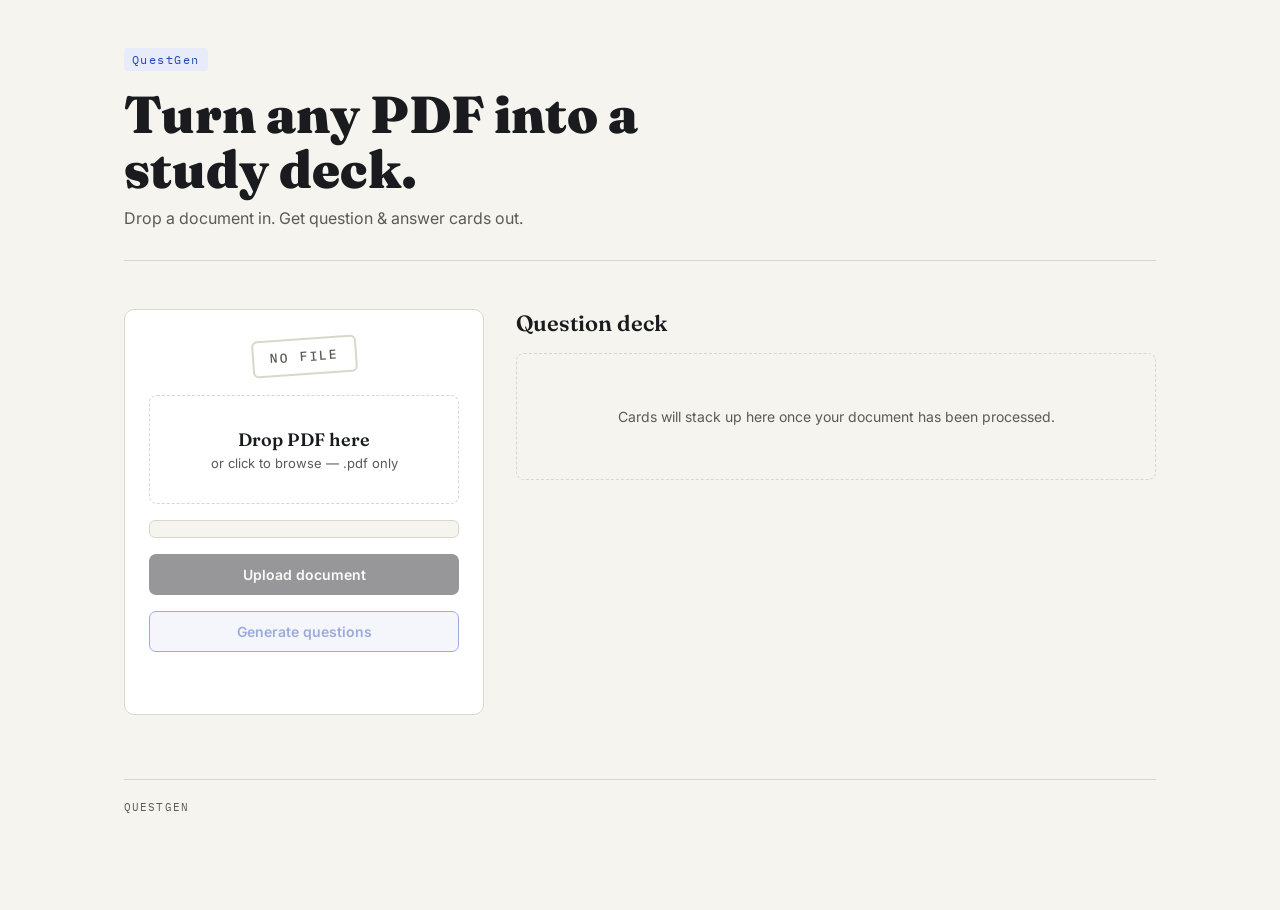
==== templates/index.html @ cdc4994a "frintend added" ====
<!doctype html>
<html lang="en">
  <head>
    <meta charset="UTF-8" />
    <meta name="viewport" content="width=device-width, initial-scale=1.0" />
    <title>QuestGen — PDF → Q&A</title>
    <link rel="preconnect" href="https://fonts.googleapis.com" />
    <link rel="preconnect" href="https://fonts.gstatic.com" crossorigin />
    <link
      href="https://fonts.googleapis.com/css2?family=Fraunces:wght@600;900&family=Inter:wght@400;500;600&family=IBM+Plex+Mono:wght@400;500&display=swap"
      rel="stylesheet"
    />
    <link rel="stylesheet" href="/static/css/style.css" />
  </head>
  <body>
    <div class="page">
      <header class="masthead">
        <span class="masthead-mark">QuestGen</span>
        <h1>Turn any PDF into a study deck.</h1>
        <p class="masthead-sub">
          Drop a document in. Get question &amp; answer cards out.
        </p>
      </header>

      <main class="workspace">
        <!-- LEFT: intake -->
        <section class="intake" aria-label="Upload document">
          <div class="stamp-slot">
            <div class="stamp" id="stamp" data-state="idle">
              <span id="stampText">NO FILE</span>
            </div>
          </div>

          <div
            class="dropzone"
            id="dropzone"
            tabindex="0"
            role="button"
            aria-label="Choose or drop a PDF file"
          >
            <input type="file" id="fileInput" accept="application/pdf" hidden />
            <p class="dz-title">Drop PDF here</p>
            <p class="dz-sub">or click to browse — .pdf only</p>
          </div>

          <div class="file-line" id="fileLine" hidden>
            <span class="file-name" id="fileName"></span>
            <span class="file-size" id="fileSize"></span>
          </div>

          <button class="btn btn-primary" id="uploadBtn" disabled>
            Upload document
          </button>
          <button class="btn btn-secondary" id="analyzeBtn" disabled>
            Generate questions
          </button>

          <p class="status-line" id="statusLine" aria-live="polite"></p>
        </section>

        <!-- RIGHT: results -->
        <section class="results" aria-label="Generated questions and answers">
          <div class="results-head">
            <h2>Question deck</h2>
            <a class="download-link" id="downloadLink" href="#" hidden download
              >Download CSV ↓</a
            >
          </div>

          <div class="deck" id="deck">
            <div class="empty-state" id="emptyState">
              <p>
                Cards will stack up here once your document has been processed.
              </p>
            </div>
          </div>
        </section>
      </main>

      <footer class="footer">
        <span>QuestGen</span>
      </footer>
    </div>

    <script src="/static/js/script.js"></script>
  </body>
</html>
---- static/css/style.css ----
:root {
  --paper: #f6f4ee;
  --paper-raised: #ffffff;
  --ink: #1a1b1f;
  --ink-soft: #5b5a54;
  --line: #dad6c9;
  --stamp: #2447b3;
  --stamp-soft: #e8ecfa;
  --alert: #b3341f;
  --alert-soft: #f7e6e2;

  --font-display: "Fraunces", serif;
  --font-body: "Inter", sans-serif;
  --font-mono: "IBM Plex Mono", monospace;
}

* {
  box-sizing: border-box;
}

html,
body {
  margin: 0;
  padding: 0;
  background: var(--paper);
  color: var(--ink);
  font-family: var(--font-body);
}

@media (prefers-reduced-motion: reduce) {
  * {
    animation-duration: 0.01ms !important;
    transition-duration: 0.01ms !important;
  }
}

.page {
  max-width: 1080px;
  margin: 0 auto;
  padding: 48px 24px 96px;
}

/* ---------- masthead ---------- */

.masthead {
  margin-bottom: 48px;
  border-bottom: 1px solid var(--line);
  padding-bottom: 32px;
}

.masthead-mark {
  display: inline-block;
  font-family: var(--font-mono);
  font-size: 12px;
  letter-spacing: 0.12em;
  color: var(--stamp);
  background: var(--stamp-soft);
  padding: 4px 8px;
  border-radius: 3px;
  margin-bottom: 16px;
}

.masthead h1 {
  font-family: var(--font-display);
  font-weight: 900;
  font-size: clamp(32px, 5vw, 52px);
  line-height: 1.05;
  margin: 0 0 12px;
  max-width: 14ch;
}

.masthead-sub {
  font-size: 16px;
  color: var(--ink-soft);
  margin: 0;
}

/* ---------- workspace grid ---------- */

.workspace {
  display: grid;
  grid-template-columns: 360px 1fr;
  gap: 32px;
  align-items: start;
}

@media (max-width: 780px) {
  .workspace {
    grid-template-columns: 1fr;
  }
}

/* ---------- intake panel ---------- */

.intake {
  background: var(--paper-raised);
  border: 1px solid var(--line);
  border-radius: 10px;
  padding: 28px 24px;
  display: flex;
  flex-direction: column;
  gap: 16px;
  position: relative;
}

.stamp-slot {
  display: flex;
  justify-content: center;
  padding-bottom: 4px;
}

.stamp {
  font-family: var(--font-mono);
  font-weight: 500;
  font-size: 13px;
  letter-spacing: 0.14em;
  color: var(--ink-soft);
  border: 2px solid var(--line);
  border-radius: 6px;
  padding: 8px 16px;
  transform: rotate(-4deg);
  transition:
    color 0.2s ease,
    border-color 0.2s ease,
    transform 0.2s ease;
  user-select: none;
}

.stamp[data-state="received"] {
  color: var(--stamp);
  border-color: var(--stamp);
  transform: rotate(-4deg) scale(1.03);
}

.stamp[data-state="processing"] {
  color: var(--stamp);
  border-color: var(--stamp);
  border-style: dashed;
  animation: stamp-pulse 1.1s ease-in-out infinite;
}

.stamp[data-state="ready"] {
  color: #1e7a3c;
  border-color: #1e7a3c;
  transform: rotate(-4deg) scale(1.05);
}

.stamp[data-state="error"] {
  color: var(--alert);
  border-color: var(--alert);
}

@keyframes stamp-pulse {
  0%,
  100% {
    opacity: 1;
  }
  50% {
    opacity: 0.45;
  }
}

.dropzone {
  border: 1.5px dashed var(--line);
  border-radius: 8px;
  padding: 32px 16px;
  text-align: center;
  cursor: pointer;
  transition:
    border-color 0.15s ease,
    background 0.15s ease;
}

.dropzone:hover,
.dropzone:focus-visible {
  border-color: var(--stamp);
  background: var(--stamp-soft);
  outline: none;
}

.dropzone.dragover {
  border-color: var(--stamp);
  background: var(--stamp-soft);
}

.dz-title {
  font-family: var(--font-display);
  font-weight: 600;
  font-size: 18px;
  margin: 0 0 4px;
}

.dz-sub {
  font-size: 13px;
  color: var(--ink-soft);
  margin: 0;
}

.file-line {
  display: flex;
  justify-content: space-between;
  align-items: baseline;
  font-family: var(--font-mono);
  font-size: 12.5px;
  background: var(--paper);
  border: 1px solid var(--line);
  border-radius: 6px;
  padding: 8px 10px;
  gap: 8px;
}

.file-name {
  overflow: hidden;
  text-overflow: ellipsis;
  white-space: nowrap;
}

.file-size {
  color: var(--ink-soft);
  flex-shrink: 0;
}

/* ---------- buttons ---------- */

.btn {
  font-family: var(--font-body);
  font-weight: 600;
  font-size: 14px;
  border-radius: 7px;
  padding: 11px 16px;
  border: 1px solid transparent;
  cursor: pointer;
  transition:
    opacity 0.15s ease,
    background 0.15s ease;
}

.btn:disabled {
  cursor: not-allowed;
  opacity: 0.45;
}

.btn-primary {
  background: var(--ink);
  color: var(--paper);
}

.btn-primary:not(:disabled):hover {
  opacity: 0.85;
}

.btn-secondary {
  background: var(--stamp-soft);
  color: var(--stamp);
  border-color: var(--stamp);
}

.btn-secondary:not(:disabled):hover {
  background: #dce3f8;
}

.status-line {
  min-height: 18px;
  font-family: var(--font-mono);
  font-size: 12.5px;
  color: var(--ink-soft);
  margin: 0;
}

.status-line.is-error {
  color: var(--alert);
}

/* ---------- results ---------- */

.results {
  min-height: 320px;
}

.results-head {
  display: flex;
  align-items: baseline;
  justify-content: space-between;
  margin-bottom: 16px;
}

.results-head h2 {
  font-family: var(--font-display);
  font-weight: 600;
  font-size: 22px;
  margin: 0;
}

.download-link {
  font-family: var(--font-mono);
  font-size: 12.5px;
  color: var(--stamp);
  text-decoration: none;
  border-bottom: 1px solid var(--stamp);
  padding-bottom: 1px;
}

.download-link:hover {
  opacity: 0.75;
}

.deck {
  display: flex;
  flex-direction: column;
  gap: 12px;
}

.empty-state {
  border: 1px dashed var(--line);
  border-radius: 8px;
  padding: 40px 20px;
  text-align: center;
  color: var(--ink-soft);
  font-size: 14px;
}

.qa-card {
  background: var(--paper-raised);
  border: 1px solid var(--line);
  border-left: 3px solid var(--stamp);
  border-radius: 8px;
  padding: 16px 18px;
  animation: card-in 0.25s ease both;
}

@keyframes card-in {
  from {
    opacity: 0;
    transform: translateY(6px);
  }
  to {
    opacity: 1;
    transform: translateY(0);
  }
}

.qa-index {
  font-family: var(--font-mono);
  font-size: 11px;
  color: var(--ink-soft);
  letter-spacing: 0.08em;
  margin-bottom: 6px;
}

.qa-question {
  font-family: var(--font-display);
  font-weight: 600;
  font-size: 16.5px;
  margin: 0 0 8px;
  line-height: 1.35;
}

.qa-answer {
  font-size: 14px;
  color: var(--ink-soft);
  line-height: 1.5;
}

.qa-answer p {
  margin: 0 0 8px;
}

.qa-answer p:last-child {
  margin-bottom: 0;
}

.qa-answer ul {
  margin: 0 0 8px;
  padding-left: 18px;
}

.qa-answer ul:last-child {
  margin-bottom: 0;
}

.qa-answer li {
  margin-bottom: 4px;
}

.qa-answer strong {
  color: var(--ink);
  font-weight: 600;
}

/* ---------- footer ---------- */

.footer {
  margin-top: 64px;
  padding-top: 20px;
  border-top: 1px solid var(--line);
  font-family: var(--font-mono);
  font-size: 11px;
  letter-spacing: 0.1em;
  color: var(--ink-soft);
  text-transform: uppercase;
}
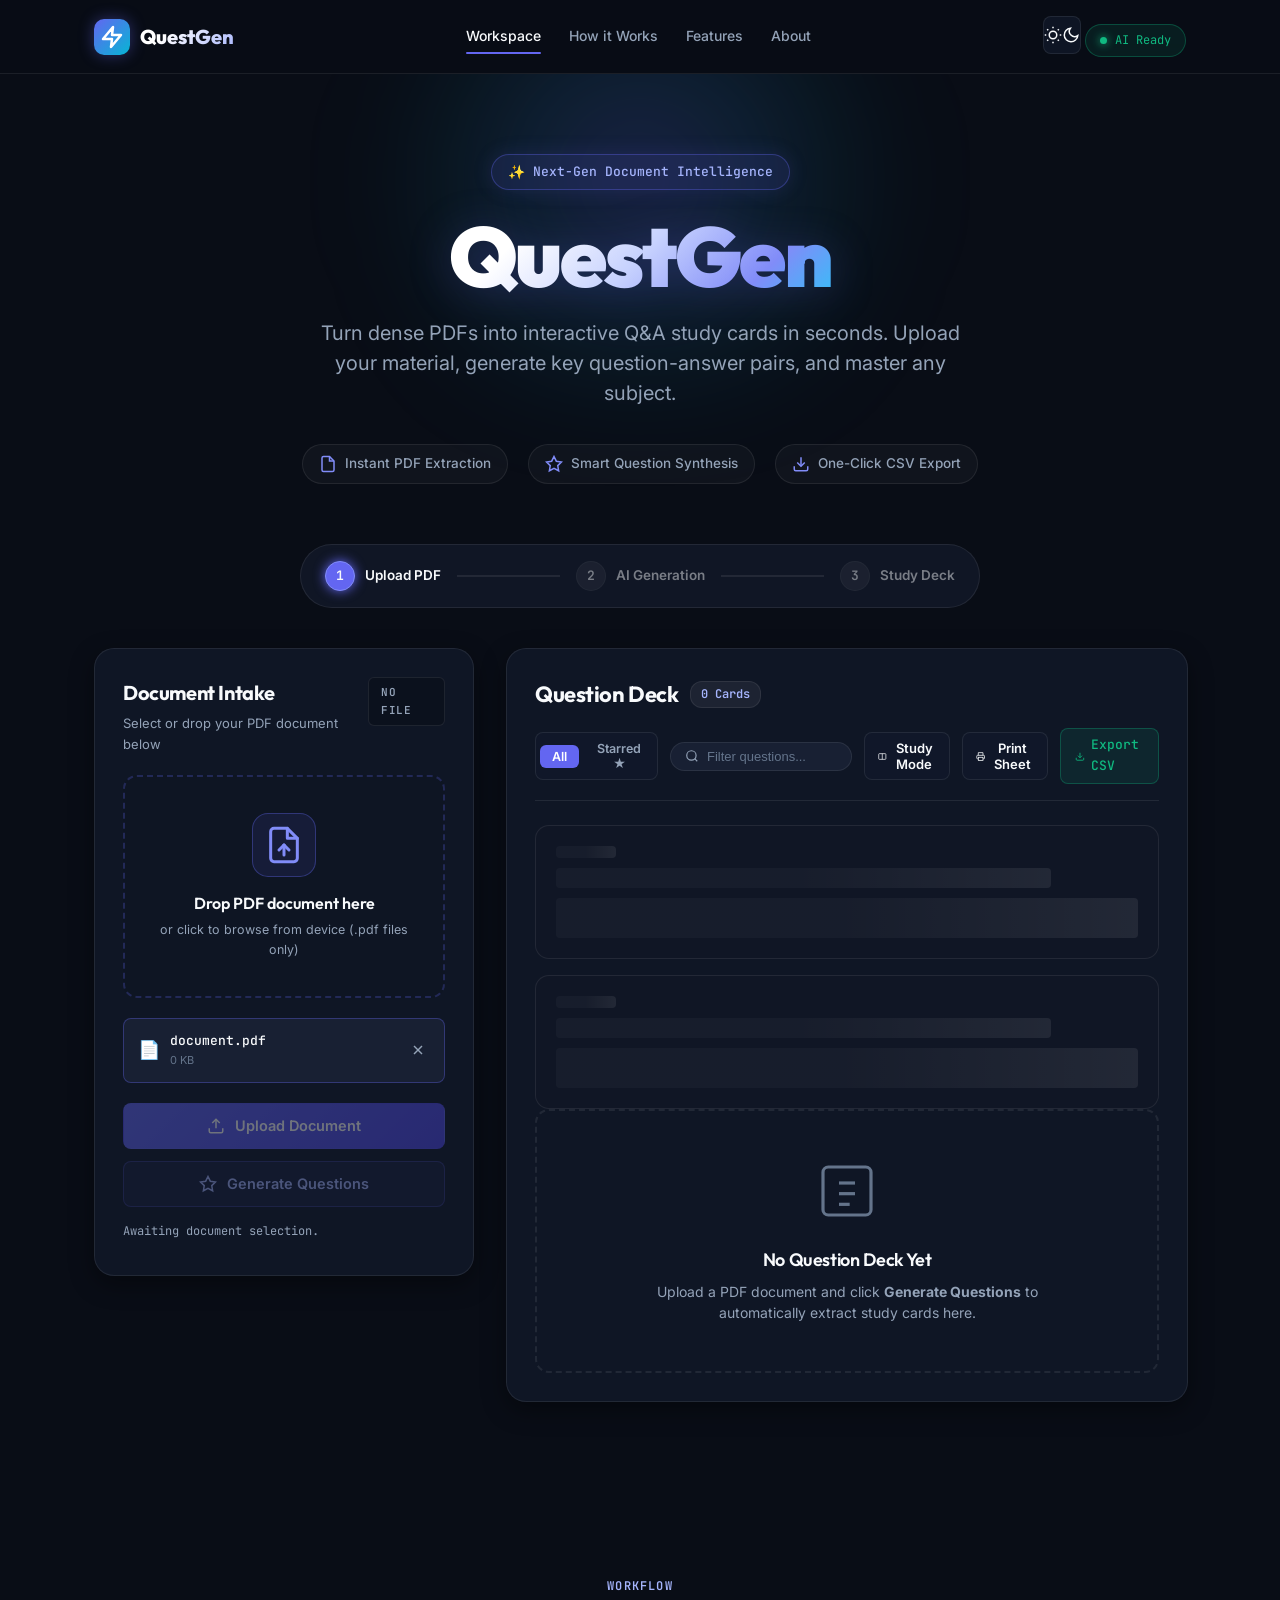
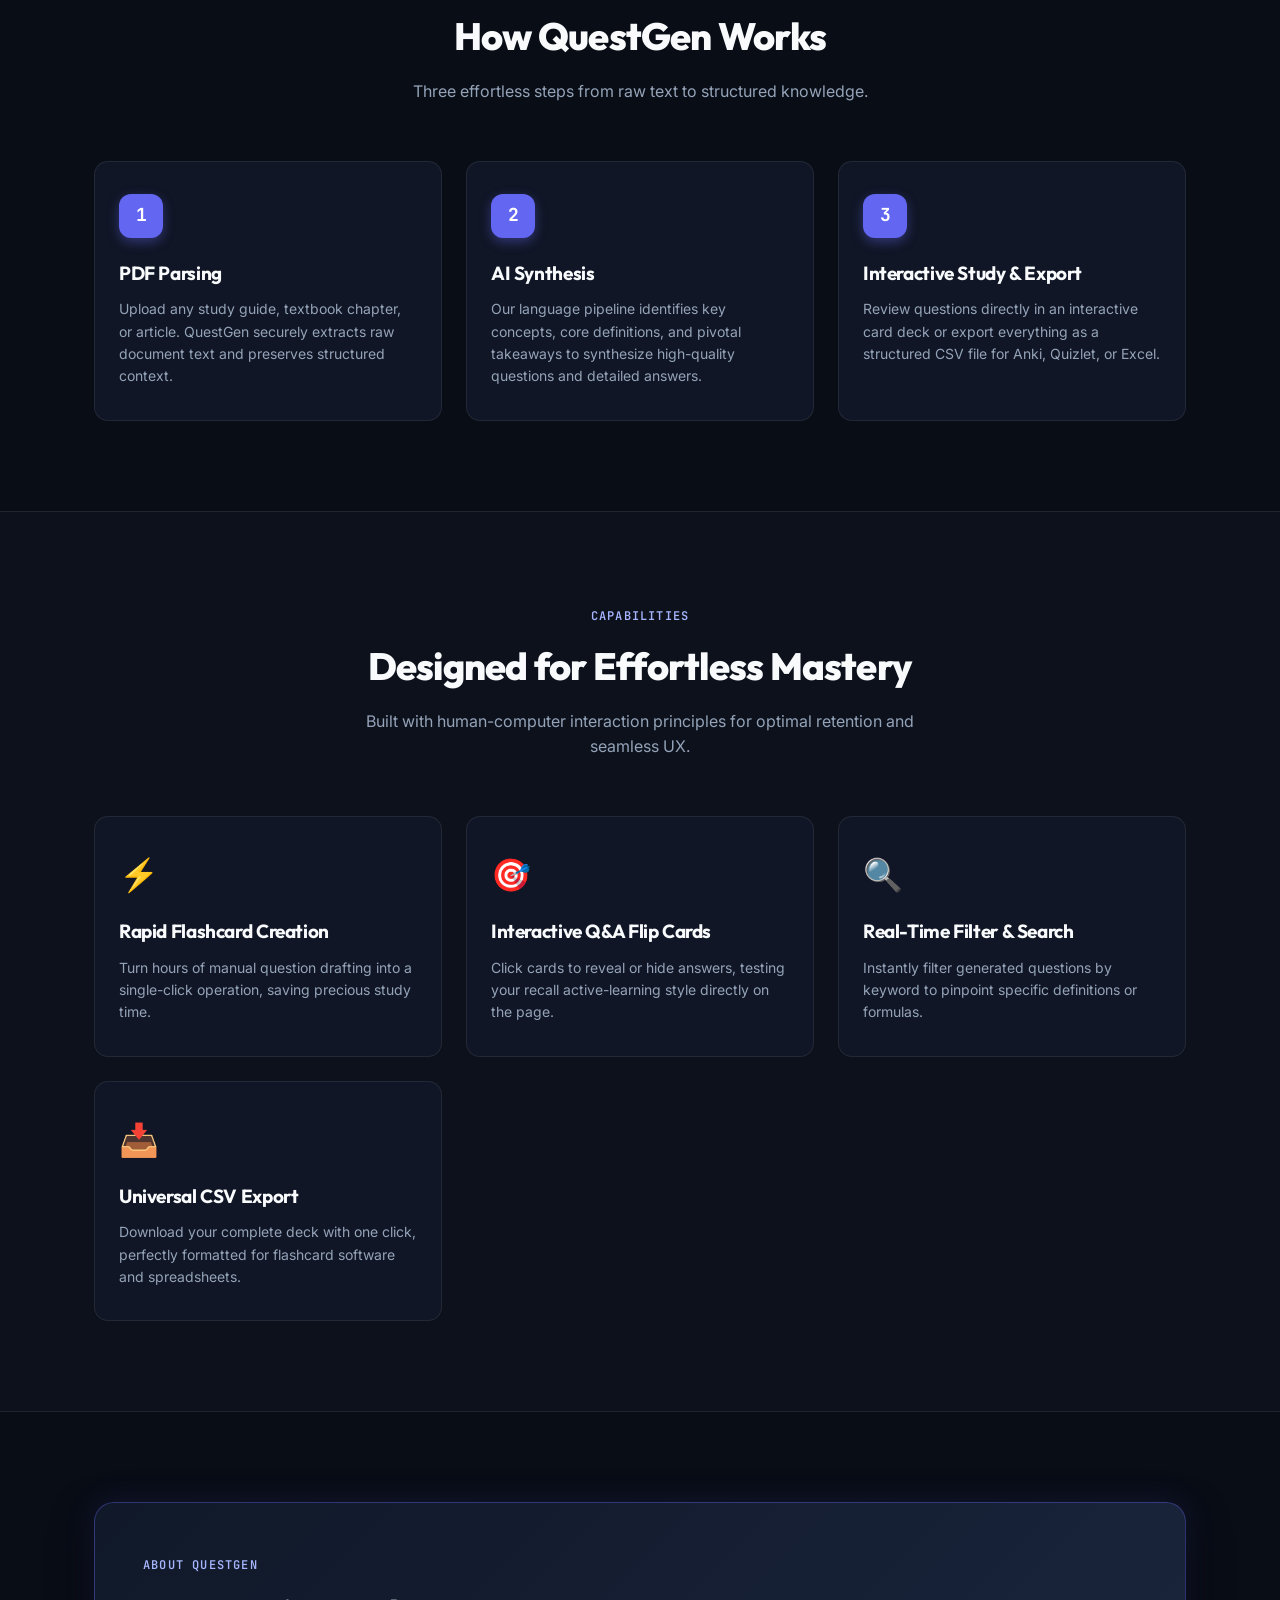
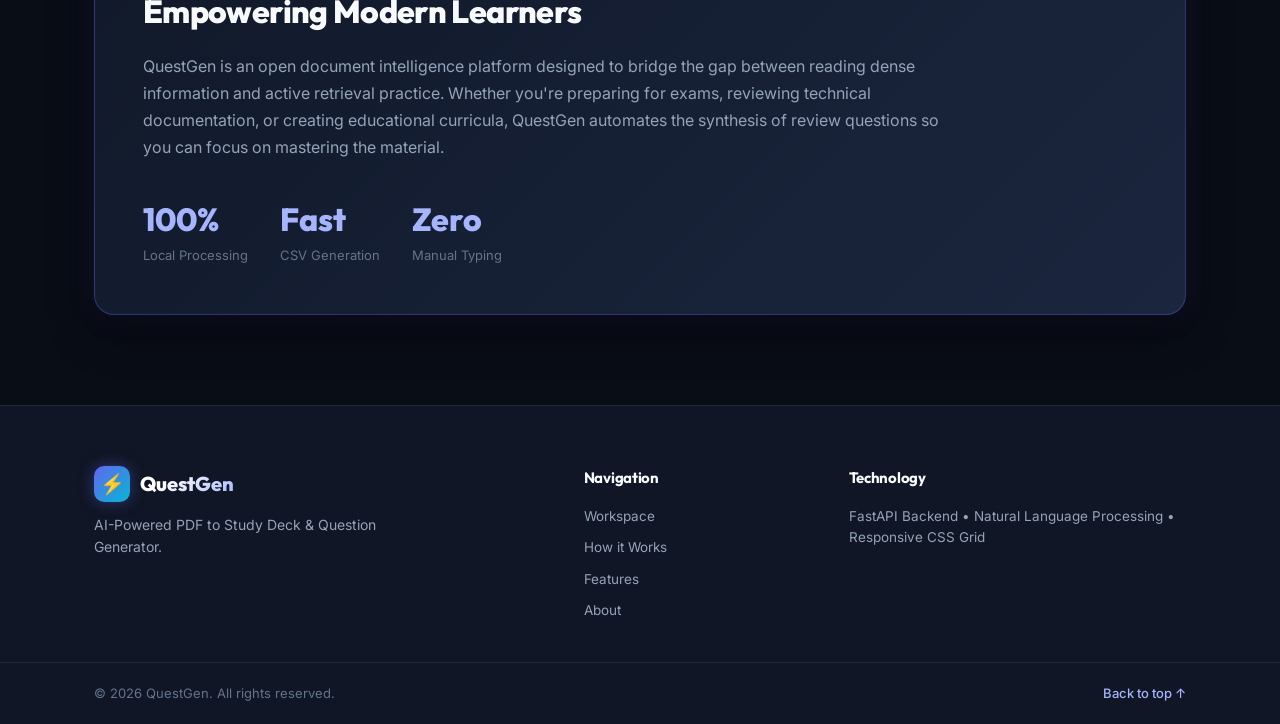
==== commit 8334ea5b: "frontend upated" ====
--- a/templates/index.html
+++ b/templates/index.html
@@ -3,85 +3,377 @@
   <head>
     <meta charset="UTF-8" />
     <meta name="viewport" content="width=device-width, initial-scale=1.0" />
-    <title>QuestGen — PDF → Q&A</title>
+    <title>QuestGen — AI-Powered PDF to Q&A Study Deck</title>
+    <meta name="description" content="Turn any PDF into an interactive Q&A study deck instantly with QuestGen." />
+    <!-- Fonts -->
     <link rel="preconnect" href="https://fonts.googleapis.com" />
     <link rel="preconnect" href="https://fonts.gstatic.com" crossorigin />
     <link
-      href="https://fonts.googleapis.com/css2?family=Fraunces:wght@600;900&family=Inter:wght@400;500;600&family=IBM+Plex+Mono:wght@400;500&display=swap"
+      href="https://fonts.googleapis.com/css2?family=Outfit:wght@400;500;600;700;800;900&family=Inter:wght@300;400;500;600;700&family=JetBrains+Mono:wght@400;500;600&display=swap"
       rel="stylesheet"
     />
     <link rel="stylesheet" href="/static/css/style.css" />
   </head>
   <body>
-    <div class="page">
-      <header class="masthead">
-        <span class="masthead-mark">QuestGen</span>
-        <h1>Turn any PDF into a study deck.</h1>
-        <p class="masthead-sub">
-          Drop a document in. Get question &amp; answer cards out.
-        </p>
+    <div class="app-wrapper">
+      <!-- Navbar -->
+      <header class="navbar">
+        <div class="nav-container">
+          <a href="#" class="nav-brand">
+            <span class="brand-icon">
+              <svg width="24" height="24" viewBox="0 0 24 24" fill="none" stroke="currentColor" stroke-width="2.5" stroke-linecap="round" stroke-linejoin="round">
+                <polygon points="13 2 3 14 12 14 11 22 21 10 12 10 13 2"></polygon>
+              </svg>
+            </span>
+            <span class="brand-name-small">QuestGen</span>
+          </a>
+          <nav class="nav-links">
+            <a href="#workspace" class="nav-link active">Workspace</a>
+            <a href="#how-it-works" class="nav-link">How it Works</a>
+            <a href="#features" class="nav-link">Features</a>
+            <a href="#about" class="nav-link">About</a>
+          </nav>
+          <div class="nav-actions">
+            <button class="theme-toggle-btn" id="themeToggleBtn" aria-label="Toggle theme" title="Toggle Light/Dark Theme">
+              <svg class="theme-icon sun-icon" width="18" height="18" viewBox="0 0 24 24" fill="none" stroke="currentColor" stroke-width="2">
+                <circle cx="12" cy="12" r="5"></circle>
+                <line x1="12" y1="1" x2="12" y2="3"></line>
+                <line x1="12" y1="21" x2="12" y2="23"></line>
+                <line x1="4.22" y1="4.22" x2="5.64" y2="5.64"></line>
+                <line x1="18.36" y1="18.36" x2="19.78" y2="19.78"></line>
+                <line x1="1" y1="12" x2="3" y2="12"></line>
+                <line x1="21" y1="12" x2="23" y2="12"></line>
+                <line x1="4.22" y1="19.78" x2="5.64" y2="18.36"></line>
+                <line x1="18.36" y1="5.64" x2="19.78" y2="4.22"></line>
+              </svg>
+              <svg class="theme-icon moon-icon" width="18" height="18" viewBox="0 0 24 24" fill="none" stroke="currentColor" stroke-width="2" hidden>
+                <path d="M21 12.79A9 9 0 1 1 11.21 3 7 7 0 0 0 21 12.79z"></path>
+              </svg>
+            </button>
+            <span class="status-badge-live">
+              <span class="live-dot"></span>
+              AI Ready
+            </span>
+          </div>
+        </div>
       </header>
 
-      <main class="workspace">
-        <!-- LEFT: intake -->
-        <section class="intake" aria-label="Upload document">
-          <div class="stamp-slot">
-            <div class="stamp" id="stamp" data-state="idle">
-              <span id="stampText">NO FILE</span>
-            </div>
-          </div>
-
-          <div
-            class="dropzone"
-            id="dropzone"
-            tabindex="0"
-            role="button"
-            aria-label="Choose or drop a PDF file"
-          >
-            <input type="file" id="fileInput" accept="application/pdf" hidden />
-            <p class="dz-title">Drop PDF here</p>
-            <p class="dz-sub">or click to browse — .pdf only</p>
-          </div>
-
-          <div class="file-line" id="fileLine" hidden>
-            <span class="file-name" id="fileName"></span>
-            <span class="file-size" id="fileSize"></span>
-          </div>
-
-          <button class="btn btn-primary" id="uploadBtn" disabled>
-            Upload document
-          </button>
-          <button class="btn btn-secondary" id="analyzeBtn" disabled>
-            Generate questions
-          </button>
-
-          <p class="status-line" id="statusLine" aria-live="polite"></p>
-        </section>
-
-        <!-- RIGHT: results -->
-        <section class="results" aria-label="Generated questions and answers">
-          <div class="results-head">
-            <h2>Question deck</h2>
-            <a class="download-link" id="downloadLink" href="#" hidden download
-              >Download CSV ↓</a
-            >
-          </div>
-
-          <div class="deck" id="deck">
-            <div class="empty-state" id="emptyState">
+      <!-- Hero Section -->
+      <section class="hero-section">
+        <div class="hero-ambient-glow"></div>
+        <div class="hero-container">
+          <div class="hero-badge">
+            <span class="sparkle-icon">✨</span>
+            <span>Next-Gen Document Intelligence</span>
+          </div>
+          
+          <h1 class="hero-title">QuestGen</h1>
+          
+          <p class="hero-subtitle">
+            Turn dense PDFs into interactive Q&amp;A study cards in seconds. 
+            Upload your material, generate key question-answer pairs, and master any subject.
+          </p>
+
+          <div class="hero-highlights">
+            <div class="highlight-item">
+              <svg width="18" height="18" viewBox="0 0 24 24" fill="none" stroke="currentColor" stroke-width="2"><path d="M14 2H6a2 2 0 0 0-2 2v16a2 2 0 0 0 2 2h12a2 2 0 0 0 2-2V8z"></path><polyline points="14 2 14 8 20 8"></polyline></svg>
+              <span>Instant PDF Extraction</span>
+            </div>
+            <div class="highlight-item">
+              <svg width="18" height="18" viewBox="0 0 24 24" fill="none" stroke="currentColor" stroke-width="2"><polygon points="12 2 15.09 8.26 22 9.27 17 14.14 18.18 21.02 12 17.77 5.82 21.02 7 14.14 2 9.27 8.91 8.26 12 2"></polygon></svg>
+              <span>Smart Question Synthesis</span>
+            </div>
+            <div class="highlight-item">
+              <svg width="18" height="18" viewBox="0 0 24 24" fill="none" stroke="currentColor" stroke-width="2"><path d="M21 15v4a2 2 0 0 1-2 2H5a2 2 0 0 1-2-2v-4"></path><polyline points="7 10 12 15 17 10"></polyline><line x1="12" y1="15" x2="12" y2="3"></line></svg>
+              <span>One-Click CSV Export</span>
+            </div>
+          </div>
+        </div>
+      </section>
+
+      <!-- Main Workspace -->
+      <main class="workspace-section" id="workspace">
+        <div class="section-container">
+          
+          <!-- Stepper Guide -->
+          <div class="stepper-bar">
+            <div class="step-item active" id="step1Indicator">
+              <div class="step-number">1</div>
+              <div class="step-label">Upload PDF</div>
+            </div>
+            <div class="step-connector" id="connector1"></div>
+            <div class="step-item" id="step2Indicator">
+              <div class="step-number">2</div>
+              <div class="step-label">AI Generation</div>
+            </div>
+            <div class="step-connector" id="connector2"></div>
+            <div class="step-item" id="step3Indicator">
+              <div class="step-number">3</div>
+              <div class="step-label">Study Deck</div>
+            </div>
+          </div>
+
+          <!-- Workspace Grid -->
+          <div class="workspace-grid">
+            <!-- Left Panel: Intake -->
+            <section class="panel intake-panel" aria-label="Upload document">
+              <div class="panel-header">
+                <div class="panel-title-group">
+                  <h3>Document Intake</h3>
+                  <p class="panel-subtitle">Select or drop your PDF document below</p>
+                </div>
+                <div class="stamp-slot">
+                  <div class="stamp" id="stamp" data-state="idle">
+                    <span id="stampText">NO FILE</span>
+                  </div>
+                </div>
+              </div>
+
+              <div
+                class="dropzone"
+                id="dropzone"
+                tabindex="0"
+                role="button"
+                aria-label="Choose or drop a PDF file"
+              >
+                <input type="file" id="fileInput" accept="application/pdf" hidden />
+                <div class="dz-icon-wrapper">
+                  <svg width="40" height="40" viewBox="0 0 24 24" fill="none" stroke="currentColor" stroke-width="1.8" stroke-linecap="round" stroke-linejoin="round">
+                    <path d="M14 2H6a2 2 0 0 0-2 2v16a2 2 0 0 0 2 2h12a2 2 0 0 0 2-2V8z"></path>
+                    <polyline points="14 2 14 8 20 8"></polyline>
+                    <line x1="12" y1="18" x2="12" y2="12"></line>
+                    <line x1="9" y1="15" x2="12" y2="12"></line>
+                    <line x1="15" y1="15" x2="12" y2="12"></line>
+                  </svg>
+                </div>
+                <p class="dz-title">Drop PDF document here</p>
+                <p class="dz-sub">or click to browse from device (.pdf files only)</p>
+              </div>
+
+              <div class="file-line" id="fileLine" hidden>
+                <div class="file-info-group">
+                  <span class="file-icon">📄</span>
+                  <div class="file-meta">
+                    <span class="file-name" id="fileName">document.pdf</span>
+                    <span class="file-size" id="fileSize">0 KB</span>
+                  </div>
+                </div>
+                <button class="btn-icon" id="clearFileBtn" title="Remove file">
+                  <svg width="16" height="16" viewBox="0 0 24 24" fill="none" stroke="currentColor" stroke-width="2"><line x1="18" y1="6" x2="6" y2="18"></line><line x1="6" y1="6" x2="18" y2="18"></line></svg>
+                </button>
+              </div>
+
+              <div class="action-buttons">
+                <button class="btn btn-primary" id="uploadBtn" disabled>
+                  <svg width="18" height="18" viewBox="0 0 24 24" fill="none" stroke="currentColor" stroke-width="2"><path d="M21 15v4a2 2 0 0 1-2 2H5a2 2 0 0 1-2-2v-4"></path><polyline points="17 8 12 3 7 8"></polyline><line x1="12" y1="3" x2="12" y2="15"></line></svg>
+                  <span>Upload Document</span>
+                </button>
+                <button class="btn btn-secondary" id="analyzeBtn" disabled>
+                  <svg width="18" height="18" viewBox="0 0 24 24" fill="none" stroke="currentColor" stroke-width="2"><polygon points="12 2 15.09 8.26 22 9.27 17 14.14 18.18 21.02 12 17.77 5.82 21.02 7 14.14 2 9.27 8.91 8.26 12 2"></polygon></svg>
+                  <span>Generate Questions</span>
+                </button>
+              </div>
+
+              <div class="status-container">
+                <p class="status-line" id="statusLine" aria-live="polite">Awaiting document selection.</p>
+              </div>
+            </section>
+
+            <!-- Right Panel: Results Deck -->
+            <section class="panel results-panel" aria-label="Generated questions and answers">
+              <div class="results-head">
+                <div class="results-title-group">
+                  <h2>Question Deck</h2>
+                  <span class="count-badge" id="deckCountBadge">0 Cards</span>
+                </div>
+                <div class="results-actions">
+                  <div class="filter-pills" id="filterPills" hidden>
+                    <button class="pill-btn active" id="filterAllBtn">All</button>
+                    <button class="pill-btn" id="filterStarredBtn">Starred ★</button>
+                  </div>
+                  <div class="search-box" id="searchBox" hidden>
+                    <svg width="14" height="14" viewBox="0 0 24 24" fill="none" stroke="currentColor" stroke-width="2"><circle cx="11" cy="11" r="8"></circle><line x1="21" y1="21" x2="16.65" y2="16.65"></line></svg>
+                    <input type="text" id="searchInput" placeholder="Filter questions..." />
+                  </div>
+                  <button class="btn-deck-action" id="studyModeBtn" hidden title="Interactive 3D Flashcard Mode">
+                    <svg width="15" height="15" viewBox="0 0 24 24" fill="none" stroke="currentColor" stroke-width="2"><rect x="2" y="4" width="20" height="16" rx="2"></rect><path d="M12 4v16"></path></svg>
+                    <span>Study Mode</span>
+                  </button>
+                  <button class="btn-deck-action" id="printBtn" hidden title="Print Q&A Study Sheet">
+                    <svg width="15" height="15" viewBox="0 0 24 24" fill="none" stroke="currentColor" stroke-width="2"><polyline points="6 9 6 2 18 2 18 9"></polyline><path d="M6 18H4a2 2 0 0 1-2-2v-5a2 2 0 0 1 2-2h16a2 2 0 0 1 2 2v5a2 2 0 0 1-2 2h-2"></path><rect x="6" y="14" width="12" height="8"></rect></svg>
+                    <span>Print Sheet</span>
+                  </button>
+                  <button class="btn-text" id="toggleAllBtn" hidden>Expand All</button>
+                  <a class="download-link" id="downloadLink" href="#" hidden download>
+                    <svg width="15" height="15" viewBox="0 0 24 24" fill="none" stroke="currentColor" stroke-width="2"><path d="M21 15v4a2 2 0 0 1-2 2H5a2 2 0 0 1-2-2v-4"></path><polyline points="7 10 12 15 17 10"></polyline><line x1="12" y1="15" x2="12" y2="3"></line></svg>
+                    <span>Export CSV</span>
+                  </a>
+                </div>
+              </div>
+
+              <!-- Shimmer Loading -->
+              <div class="shimmer-loading" id="shimmerLoading" hidden>
+                <div class="shimmer-card">
+                  <div class="shimmer-line line-short"></div>
+                  <div class="shimmer-line line-title"></div>
+                  <div class="shimmer-line line-body"></div>
+                </div>
+                <div class="shimmer-card">
+                  <div class="shimmer-line line-short"></div>
+                  <div class="shimmer-line line-title"></div>
+                  <div class="shimmer-line line-body"></div>
+                </div>
+              </div>
+
+              <div class="deck" id="deck">
+                <div class="empty-state" id="emptyState">
+                  <div class="empty-illustration">
+                    <svg width="64" height="64" viewBox="0 0 24 24" fill="none" stroke="currentColor" stroke-width="1.2">
+                      <rect x="3" y="3" width="18" height="18" rx="2" ry="2"></rect>
+                      <line x1="9" y1="9" x2="15" y2="9"></line>
+                      <line x1="9" y1="13" x2="15" y2="13"></line>
+                      <line x1="9" y1="17" x2="13" y2="17"></line>
+                    </svg>
+                  </div>
+                  <h3>No Question Deck Yet</h3>
+                  <p>
+                    Upload a PDF document and click <strong>Generate Questions</strong> to automatically extract study cards here.
+                  </p>
+                </div>
+              </div>
+            </section>
+          </div>
+        </div>
+      </main>
+
+      <!-- How it Works Section -->
+      <section class="info-section" id="how-it-works">
+        <div class="section-container">
+          <div class="section-header">
+            <span class="section-tag">Workflow</span>
+            <h2>How QuestGen Works</h2>
+            <p>Three effortless steps from raw text to structured knowledge.</p>
+          </div>
+
+          <div class="cards-grid workflow-grid">
+            <div class="info-card">
+              <div class="card-icon">1</div>
+              <h3>PDF Parsing</h3>
+              <p>Upload any study guide, textbook chapter, or article. QuestGen securely extracts raw document text and preserves structured context.</p>
+            </div>
+            <div class="info-card">
+              <div class="card-icon">2</div>
+              <h3>AI Synthesis</h3>
+              <p>Our language pipeline identifies key concepts, core definitions, and pivotal takeaways to synthesize high-quality questions and detailed answers.</p>
+            </div>
+            <div class="info-card">
+              <div class="card-icon">3</div>
+              <h3>Interactive Study & Export</h3>
+              <p>Review questions directly in an interactive card deck or export everything as a structured CSV file for Anki, Quizlet, or Excel.</p>
+            </div>
+          </div>
+        </div>
+      </section>
+
+      <!-- Features Section -->
+      <section class="info-section alt-bg" id="features">
+        <div class="section-container">
+          <div class="section-header">
+            <span class="section-tag">Capabilities</span>
+            <h2>Designed for Effortless Mastery</h2>
+            <p>Built with human-computer interaction principles for optimal retention and seamless UX.</p>
+          </div>
+
+          <div class="cards-grid features-grid">
+            <div class="feature-card">
+              <div class="feature-icon">⚡</div>
+              <h3>Rapid Flashcard Creation</h3>
+              <p>Turn hours of manual question drafting into a single-click operation, saving precious study time.</p>
+            </div>
+            <div class="feature-card">
+              <div class="feature-icon">🎯</div>
+              <h3>Interactive Q&amp;A Flip Cards</h3>
+              <p>Click cards to reveal or hide answers, testing your recall active-learning style directly on the page.</p>
+            </div>
+            <div class="feature-card">
+              <div class="feature-icon">🔍</div>
+              <h3>Real-Time Filter &amp; Search</h3>
+              <p>Instantly filter generated questions by keyword to pinpoint specific definitions or formulas.</p>
+            </div>
+            <div class="feature-card">
+              <div class="feature-icon">📥</div>
+              <h3>Universal CSV Export</h3>
+              <p>Download your complete deck with one click, perfectly formatted for flashcard software and spreadsheets.</p>
+            </div>
+          </div>
+        </div>
+      </section>
+
+      <!-- About Section -->
+      <section class="info-section" id="about">
+        <div class="section-container">
+          <div class="about-card">
+            <div class="about-content">
+              <span class="section-tag">About QuestGen</span>
+              <h2>Empowering Modern Learners</h2>
               <p>
-                Cards will stack up here once your document has been processed.
+                QuestGen is an open document intelligence platform designed to bridge the gap between reading dense information and active retrieval practice. 
+                Whether you're preparing for exams, reviewing technical documentation, or creating educational curricula, QuestGen automates the synthesis of review questions so you can focus on mastering the material.
               </p>
-            </div>
-          </div>
-        </section>
-      </main>
-
-      <footer class="footer">
-        <span>QuestGen</span>
+              <div class="about-stats">
+                <div class="stat-box">
+                  <span class="stat-value">100%</span>
+                  <span class="stat-label">Local Processing</span>
+                </div>
+                <div class="stat-box">
+                  <span class="stat-value">Fast</span>
+                  <span class="stat-label">CSV Generation</span>
+                </div>
+                <div class="stat-box">
+                  <span class="stat-value">Zero</span>
+                  <span class="stat-label">Manual Typing</span>
+                </div>
+              </div>
+            </div>
+          </div>
+        </div>
+      </section>
+
+      <!-- Toast Container -->
+      <div class="toast-container" id="toastContainer"></div>
+
+      <!-- Footer -->
+      <footer class="site-footer">
+        <div class="section-container footer-content">
+          <div class="footer-brand">
+            <a href="#" class="nav-brand">
+              <span class="brand-icon">⚡</span>
+              <span class="brand-name-small">QuestGen</span>
+            </a>
+            <p class="footer-tagline">AI-Powered PDF to Study Deck &amp; Question Generator.</p>
+          </div>
+          <div class="footer-nav">
+            <h4>Navigation</h4>
+            <a href="#workspace">Workspace</a>
+            <a href="#how-it-works">How it Works</a>
+            <a href="#features">Features</a>
+            <a href="#about">About</a>
+          </div>
+          <div class="footer-info">
+            <h4>Technology</h4>
+            <p>FastAPI Backend • Natural Language Processing • Responsive CSS Grid</p>
+          </div>
+        </div>
+        <div class="footer-bottom">
+          <div class="section-container footer-bottom-inner">
+            <span>&copy; 2026 QuestGen. All rights reserved.</span>
+            <a href="#" class="back-to-top">Back to top ↑</a>
+          </div>
+        </div>
       </footer>
     </div>
 
     <script src="/static/js/script.js"></script>
   </body>
 </html>
+
--- a/static/css/style.css
+++ b/static/css/style.css
@@ -1,337 +1,863 @@
 :root {
-  --paper: #f6f4ee;
-  --paper-raised: #ffffff;
-  --ink: #1a1b1f;
-  --ink-soft: #5b5a54;
-  --line: #dad6c9;
-  --stamp: #2447b3;
-  --stamp-soft: #e8ecfa;
-  --alert: #b3341f;
-  --alert-soft: #f7e6e2;
-
-  --font-display: "Fraunces", serif;
+  /* Color Palette - Slate Obsidian & Electric Indigo Accent */
+  --bg-main: #090d16;
+  --bg-surface: #101625;
+  --bg-surface-raised: #182033;
+  --bg-glass: rgba(18, 26, 43, 0.75);
+  --bg-glass-hover: rgba(26, 37, 60, 0.85);
+
+  --border-subtle: rgba(255, 255, 255, 0.08);
+  --border-accent: rgba(99, 102, 241, 0.35);
+  --border-focus: #6366f1;
+
+  --accent-primary: #6366f1;
+  --accent-glow: #818cf8;
+  --accent-light: #a5b4fc;
+  --accent-cyan: #06b6d4;
+  --accent-emerald: #10b981;
+  --accent-rose: #f43f5e;
+  --accent-amber: #f59e0b;
+
+  --text-main: #f8fafc;
+  --text-muted: #94a3b8;
+  --text-dim: #64748b;
+
+  --shadow-sm: 0 2px 8px rgba(0, 0, 0, 0.3);
+  --shadow-md: 0 8px 24px rgba(0, 0, 0, 0.4);
+  --shadow-lg: 0 16px 40px rgba(0, 0, 0, 0.5), 0 0 30px rgba(99, 102, 241, 0.15);
+
+  --font-display: "Outfit", sans-serif;
   --font-body: "Inter", sans-serif;
-  --font-mono: "IBM Plex Mono", monospace;
+  --font-mono: "JetBrains Mono", monospace;
+  --radius-sm: 8px;
+  --radius-md: 14px;
+  --radius-lg: 20px;
+
+  --transition-fast: 0.15s cubic-bezier(0.4, 0, 0.2, 1);
+  --transition-normal: 0.25s cubic-bezier(0.4, 0, 0.2, 1);
+}
+
+/* Light Theme Overrides */
+[data-theme="light"] {
+  --bg-main: #f8fafc;
+  --bg-surface: #ffffff;
+  --bg-surface-raised: #f1f5f9;
+  --bg-glass: rgba(255, 255, 255, 0.85);
+  --bg-glass-hover: rgba(241, 245, 249, 0.95);
+
+  --border-subtle: rgba(0, 0, 0, 0.08);
+  --border-accent: rgba(99, 102, 241, 0.4);
+
+  --text-main: #0f172a;
+  --text-muted: #334155;
+  --text-dim: #64748b;
+
+  --shadow-sm: 0 2px 8px rgba(0, 0, 0, 0.06);
+  --shadow-md: 0 8px 24px rgba(0, 0, 0, 0.1);
+  --shadow-lg: 0 16px 40px rgba(0, 0, 0, 0.12);
 }
 
 * {
   box-sizing: border-box;
-}
-
-html,
-body {
   margin: 0;
   padding: 0;
-  background: var(--paper);
-  color: var(--ink);
+}
+
+html {
+  scroll-behavior: smooth;
+}
+
+body {
+  background: var(--bg-main);
+  color: var(--text-main);
   font-family: var(--font-body);
-}
-
-@media (prefers-reduced-motion: reduce) {
-  * {
-    animation-duration: 0.01ms !important;
-    transition-duration: 0.01ms !important;
-  }
-}
-
-.page {
-  max-width: 1080px;
+  line-height: 1.6;
+  -webkit-font-smoothing: antialiased;
+  overflow-x: hidden;
+}
+
+/* ---------- Typography & Utility ---------- */
+h1, h2, h3, h4 {
+  font-family: var(--font-display);
+  color: var(--text-main);
+  letter-spacing: -0.02em;
+}
+
+a {
+  color: inherit;
+  text-decoration: none;
+}
+
+button {
+  font-family: inherit;
+}
+
+.app-wrapper {
+  min-height: 100vh;
+  display: flex;
+  flex-direction: column;
+}
+
+.section-container {
+  max-width: 1140px;
   margin: 0 auto;
-  padding: 48px 24px 96px;
-}
-
-/* ---------- masthead ---------- */
-
-.masthead {
-  margin-bottom: 48px;
-  border-bottom: 1px solid var(--line);
-  padding-bottom: 32px;
-}
-
-.masthead-mark {
-  display: inline-block;
+  padding: 0 24px;
+  width: 100%;
+}
+
+/* ---------- Header Navbar ---------- */
+.navbar {
+  position: sticky;
+  top: 0;
+  z-index: 100;
+  background: rgba(9, 13, 22, 0.85);
+  backdrop-filter: blur(16px);
+  -webkit-backdrop-filter: blur(16px);
+  border-bottom: 1px solid var(--border-subtle);
+  padding: 16px 0;
+}
+
+.nav-container {
+  max-width: 1140px;
+  margin: 0 auto;
+  padding: 0 24px;
+  display: flex;
+  align-items: center;
+  justify-content: space-between;
+}
+
+.nav-brand {
+  display: flex;
+  align-items: center;
+  gap: 10px;
+  font-family: var(--font-display);
+  font-weight: 800;
+  font-size: 20px;
+  color: var(--text-main);
+}
+
+.brand-icon {
+  width: 36px;
+  height: 36px;
+  background: linear-gradient(135deg, var(--accent-primary), var(--accent-cyan));
+  border-radius: 10px;
+  display: flex;
+  align-items: center;
+  justify-content: center;
+  color: #fff;
+  box-shadow: 0 0 15px rgba(99, 102, 241, 0.4);
+}
+
+.brand-name-small {
+  background: linear-gradient(135deg, #fff 30%, var(--accent-light));
+  -webkit-background-clip: text;
+  background-clip: text;
+  -webkit-text-fill-color: transparent;
+}
+
+.nav-links {
+  display: flex;
+  align-items: center;
+  gap: 28px;
+}
+
+.nav-link {
+  font-size: 14px;
+  font-weight: 500;
+  color: var(--text-muted);
+  transition: color var(--transition-fast);
+  padding: 6px 0;
+  position: relative;
+}
+
+.nav-link:hover,
+.nav-link.active {
+  color: var(--text-main);
+}
+
+.nav-link.active::after {
+  content: "";
+  position: absolute;
+  bottom: 0;
+  left: 0;
+  right: 0;
+  height: 2px;
+  background: var(--accent-primary);
+  border-radius: 2px;
+}
+
+.status-badge-live {
+  display: inline-flex;
+  align-items: center;
+  gap: 8px;
   font-family: var(--font-mono);
   font-size: 12px;
-  letter-spacing: 0.12em;
-  color: var(--stamp);
-  background: var(--stamp-soft);
-  padding: 4px 8px;
-  border-radius: 3px;
-  margin-bottom: 16px;
-}
-
-.masthead h1 {
-  font-family: var(--font-display);
+  padding: 6px 14px;
+  background: rgba(16, 185, 129, 0.1);
+  border: 1px solid rgba(16, 185, 129, 0.3);
+  color: var(--accent-emerald);
+  border-radius: 20px;
+}
+
+.live-dot {
+  width: 7px;
+  height: 7px;
+  background: var(--accent-emerald);
+  border-radius: 50%;
+  box-shadow: 0 0 8px var(--accent-emerald);
+  animation: pulse-dot 1.8s infinite;
+}
+
+@keyframes pulse-dot {
+  0%, 100% { opacity: 1; transform: scale(1); }
+  50% { opacity: 0.4; transform: scale(0.8); }
+}
+
+/* ---------- Hero Section (Centered & Prominent) ---------- */
+.hero-section {
+  position: relative;
+  padding: 80px 24px 60px;
+  text-align: center;
+  overflow: hidden;
+}
+
+.hero-ambient-glow {
+  position: absolute;
+  top: -20%;
+  left: 50%;
+  transform: translateX(-50%);
+  width: 600px;
+  height: 400px;
+  background: radial-gradient(circle, rgba(99, 102, 241, 0.25) 0%, rgba(6, 182, 212, 0.1) 45%, transparent 70%);
+  filter: blur(60px);
+  pointer-events: none;
+  z-index: 0;
+}
+
+.hero-container {
+  position: relative;
+  z-index: 1;
+  max-width: 800px;
+  margin: 0 auto;
+  display: flex;
+  flex-direction: column;
+  align-items: center;
+}
+
+.hero-badge {
+  display: inline-flex;
+  align-items: center;
+  gap: 8px;
+  font-family: var(--font-mono);
+  font-size: 13px;
+  font-weight: 500;
+  color: var(--accent-light);
+  background: rgba(99, 102, 241, 0.12);
+  border: 1px solid var(--border-accent);
+  padding: 6px 16px;
+  border-radius: 30px;
+  margin-bottom: 24px;
+  box-shadow: 0 0 20px rgba(99, 102, 241, 0.15);
+}
+
+.sparkle-icon {
+  font-size: 14px;
+}
+
+/* Prominent QuestGen Title */
+.hero-title {
+  font-size: clamp(52px, 8vw, 84px);
   font-weight: 900;
-  font-size: clamp(32px, 5vw, 52px);
-  line-height: 1.05;
-  margin: 0 0 12px;
-  max-width: 14ch;
-}
-
-.masthead-sub {
-  font-size: 16px;
-  color: var(--ink-soft);
-  margin: 0;
-}
-
-/* ---------- workspace grid ---------- */
-
-.workspace {
+  line-height: 1;
+  letter-spacing: -0.03em;
+  margin-bottom: 20px;
+  background: linear-gradient(135deg, #ffffff 20%, #c7d2fe 50%, #818cf8 80%, #38bdf8 100%);
+  -webkit-background-clip: text;
+  background-clip: text;
+  -webkit-text-fill-color: transparent;
+  filter: drop-shadow(0 4px 20px rgba(99, 102, 241, 0.25));
+}
+
+.hero-subtitle {
+  font-size: clamp(16px, 2.2vw, 20px);
+  color: var(--text-muted);
+  max-width: 640px;
+  margin: 0 auto 36px;
+  line-height: 1.5;
+}
+
+.hero-highlights {
+  display: flex;
+  flex-wrap: wrap;
+  justify-content: center;
+  gap: 20px;
+}
+
+.highlight-item {
+  display: flex;
+  align-items: center;
+  gap: 8px;
+  font-size: 13.5px;
+  font-weight: 500;
+  color: var(--text-muted);
+  background: rgba(255, 255, 255, 0.03);
+  border: 1px solid var(--border-subtle);
+  padding: 8px 16px;
+  border-radius: 20px;
+}
+
+.highlight-item svg {
+  color: var(--accent-glow);
+}
+
+/* ---------- Stepper Guide Bar ---------- */
+.stepper-bar {
+  display: flex;
+  align-items: center;
+  justify-content: center;
+  max-width: 680px;
+  margin: 0 auto 40px;
+  padding: 16px 24px;
+  background: var(--bg-surface);
+  border: 1px solid var(--border-subtle);
+  border-radius: 50px;
+}
+
+.step-item {
+  display: flex;
+  align-items: center;
+  gap: 10px;
+  opacity: 0.45;
+  transition: opacity var(--transition-normal);
+}
+
+.step-item.active {
+  opacity: 1;
+}
+
+.step-number {
+  width: 30px;
+  height: 30px;
+  border-radius: 50%;
+  background: rgba(255, 255, 255, 0.1);
+  border: 1px solid var(--border-subtle);
+  display: flex;
+  align-items: center;
+  justify-content: center;
+  font-family: var(--font-mono);
+  font-size: 13px;
+  font-weight: 600;
+  color: var(--text-main);
+}
+
+.step-item.active .step-number {
+  background: var(--accent-primary);
+  border-color: var(--accent-glow);
+  box-shadow: 0 0 12px var(--accent-primary);
+}
+
+.step-label {
+  font-size: 13.5px;
+  font-weight: 600;
+  color: var(--text-main);
+}
+
+.step-connector {
+  flex: 1;
+  height: 2px;
+  background: var(--border-subtle);
+  margin: 0 16px;
+  min-width: 24px;
+}
+
+.step-connector.completed {
+  background: var(--accent-primary);
+}
+
+/* ---------- Workspace Section ---------- */
+.workspace-section {
+  padding-bottom: 80px;
+}
+
+.workspace-grid {
   display: grid;
-  grid-template-columns: 360px 1fr;
+  grid-template-columns: 380px 1fr;
   gap: 32px;
   align-items: start;
 }
 
-@media (max-width: 780px) {
-  .workspace {
+@media (max-width: 900px) {
+  .workspace-grid {
     grid-template-columns: 1fr;
   }
 }
 
-/* ---------- intake panel ---------- */
-
-.intake {
-  background: var(--paper-raised);
-  border: 1px solid var(--line);
-  border-radius: 10px;
-  padding: 28px 24px;
-  display: flex;
-  flex-direction: column;
-  gap: 16px;
-  position: relative;
-}
-
-.stamp-slot {
-  display: flex;
-  justify-content: center;
-  padding-bottom: 4px;
-}
-
+/* ---------- Panels ---------- */
+.panel {
+  background: var(--bg-glass);
+  backdrop-filter: blur(12px);
+  border: 1px solid var(--border-subtle);
+  border-radius: var(--radius-lg);
+  padding: 28px;
+  box-shadow: var(--shadow-md);
+  transition: border-color var(--transition-normal);
+}
+
+.panel:hover {
+  border-color: rgba(255, 255, 255, 0.14);
+}
+
+.panel-header {
+  display: flex;
+  align-items: flex-start;
+  justify-content: space-between;
+  margin-bottom: 20px;
+}
+
+.panel-title-group h3 {
+  font-size: 20px;
+  font-weight: 700;
+  margin-bottom: 4px;
+}
+
+.panel-subtitle {
+  font-size: 13px;
+  color: var(--text-muted);
+}
+
+/* Status Stamp Badge */
 .stamp {
   font-family: var(--font-mono);
-  font-weight: 500;
-  font-size: 13px;
-  letter-spacing: 0.14em;
-  color: var(--ink-soft);
-  border: 2px solid var(--line);
+  font-size: 11px;
+  font-weight: 600;
+  letter-spacing: 0.08em;
+  padding: 6px 12px;
   border-radius: 6px;
-  padding: 8px 16px;
-  transform: rotate(-4deg);
-  transition:
-    color 0.2s ease,
-    border-color 0.2s ease,
-    transform 0.2s ease;
-  user-select: none;
+  border: 1.5px solid var(--border-subtle);
+  color: var(--text-muted);
+  background: rgba(0, 0, 0, 0.2);
+  transition: all var(--transition-fast);
+  text-transform: uppercase;
 }
 
 .stamp[data-state="received"] {
-  color: var(--stamp);
-  border-color: var(--stamp);
-  transform: rotate(-4deg) scale(1.03);
+  color: var(--accent-cyan);
+  border-color: var(--accent-cyan);
+  background: rgba(6, 182, 212, 0.1);
 }
 
 .stamp[data-state="processing"] {
-  color: var(--stamp);
-  border-color: var(--stamp);
-  border-style: dashed;
-  animation: stamp-pulse 1.1s ease-in-out infinite;
+  color: var(--accent-amber);
+  border-color: var(--accent-amber);
+  background: rgba(245, 158, 11, 0.1);
+  animation: stamp-pulse 1.2s ease-in-out infinite alternate;
 }
 
 .stamp[data-state="ready"] {
-  color: #1e7a3c;
-  border-color: #1e7a3c;
-  transform: rotate(-4deg) scale(1.05);
+  color: var(--accent-emerald);
+  border-color: var(--accent-emerald);
+  background: rgba(16, 185, 129, 0.1);
+  box-shadow: 0 0 10px rgba(16, 185, 129, 0.2);
 }
 
 .stamp[data-state="error"] {
-  color: var(--alert);
-  border-color: var(--alert);
+  color: var(--accent-rose);
+  border-color: var(--accent-rose);
+  background: rgba(244, 63, 94, 0.1);
 }
 
 @keyframes stamp-pulse {
-  0%,
-  100% {
-    opacity: 1;
-  }
-  50% {
-    opacity: 0.45;
-  }
-}
-
+  from { opacity: 0.6; }
+  to { opacity: 1; }
+}
+
+/* ---------- Dropzone ---------- */
 .dropzone {
-  border: 1.5px dashed var(--line);
-  border-radius: 8px;
-  padding: 32px 16px;
+  border: 2px dashed rgba(99, 102, 241, 0.25);
+  background: rgba(15, 22, 35, 0.5);
+  border-radius: var(--radius-md);
+  padding: 36px 20px;
   text-align: center;
   cursor: pointer;
-  transition:
-    border-color 0.15s ease,
-    background 0.15s ease;
+  transition: all var(--transition-normal);
+  display: flex;
+  flex-direction: column;
+  align-items: center;
+  justify-content: center;
+  margin-bottom: 20px;
 }
 
 .dropzone:hover,
 .dropzone:focus-visible {
-  border-color: var(--stamp);
-  background: var(--stamp-soft);
+  border-color: var(--accent-primary);
+  background: rgba(99, 102, 241, 0.08);
+  box-shadow: 0 0 20px rgba(99, 102, 241, 0.15);
   outline: none;
 }
 
 .dropzone.dragover {
-  border-color: var(--stamp);
-  background: var(--stamp-soft);
+  border-color: var(--accent-cyan);
+  background: rgba(6, 182, 212, 0.12);
+  transform: scale(1.01);
+}
+
+.dz-icon-wrapper {
+  width: 64px;
+  height: 64px;
+  border-radius: 16px;
+  background: rgba(99, 102, 241, 0.1);
+  border: 1px solid var(--border-accent);
+  display: flex;
+  align-items: center;
+  justify-content: center;
+  color: var(--accent-glow);
+  margin-bottom: 14px;
+  transition: transform var(--transition-fast);
+}
+
+.dropzone:hover .dz-icon-wrapper {
+  transform: translateY(-3px);
+  background: rgba(99, 102, 241, 0.2);
 }
 
 .dz-title {
   font-family: var(--font-display);
   font-weight: 600;
+  font-size: 16px;
+  color: var(--text-main);
+  margin-bottom: 4px;
+}
+
+.dz-sub {
+  font-size: 12.5px;
+  color: var(--text-muted);
+}
+
+/* File info line */
+.file-line {
+  display: flex;
+  align-items: center;
+  justify-content: space-between;
+  background: var(--bg-surface-raised);
+  border: 1px solid var(--border-accent);
+  border-radius: var(--radius-sm);
+  padding: 12px 14px;
+  margin-bottom: 20px;
+  animation: card-in 0.2s ease;
+}
+
+.file-info-group {
+  display: flex;
+  align-items: center;
+  gap: 10px;
+  min-width: 0;
+}
+
+.file-icon {
   font-size: 18px;
-  margin: 0 0 4px;
-}
-
-.dz-sub {
+}
+
+.file-meta {
+  display: flex;
+  flex-direction: column;
+  min-width: 0;
+}
+
+.file-name {
+  font-family: var(--font-mono);
   font-size: 13px;
-  color: var(--ink-soft);
-  margin: 0;
-}
-
-.file-line {
-  display: flex;
-  justify-content: space-between;
-  align-items: baseline;
-  font-family: var(--font-mono);
-  font-size: 12.5px;
-  background: var(--paper);
-  border: 1px solid var(--line);
-  border-radius: 6px;
-  padding: 8px 10px;
-  gap: 8px;
-}
-
-.file-name {
+  font-weight: 500;
+  color: var(--text-main);
+  white-space: nowrap;
   overflow: hidden;
   text-overflow: ellipsis;
-  white-space: nowrap;
 }
 
 .file-size {
-  color: var(--ink-soft);
-  flex-shrink: 0;
-}
-
-/* ---------- buttons ---------- */
+  font-size: 11px;
+  color: var(--text-dim);
+}
+
+.btn-icon {
+  background: none;
+  border: none;
+  color: var(--text-muted);
+  cursor: pointer;
+  padding: 4px;
+  border-radius: 4px;
+  display: flex;
+  align-items: center;
+  justify-content: center;
+  transition: all var(--transition-fast);
+}
+
+.btn-icon:hover {
+  color: var(--accent-rose);
+  background: rgba(244, 63, 94, 0.1);
+}
+
+/* Action Buttons */
+.action-buttons {
+  display: flex;
+  flex-direction: column;
+  gap: 12px;
+  margin-bottom: 16px;
+}
 
 .btn {
-  font-family: var(--font-body);
+  display: inline-flex;
+  align-items: center;
+  justify-content: center;
+  gap: 10px;
   font-weight: 600;
-  font-size: 14px;
-  border-radius: 7px;
-  padding: 11px 16px;
+  font-size: 14.5px;
+  padding: 13px 20px;
+  border-radius: var(--radius-sm);
   border: 1px solid transparent;
   cursor: pointer;
-  transition:
-    opacity 0.15s ease,
-    background 0.15s ease;
+  transition: all var(--transition-fast);
 }
 
 .btn:disabled {
+  opacity: 0.4;
   cursor: not-allowed;
-  opacity: 0.45;
+  box-shadow: none !important;
 }
 
 .btn-primary {
-  background: var(--ink);
-  color: var(--paper);
+  background: linear-gradient(135deg, var(--accent-primary), #4f46e5);
+  color: #fff;
+  box-shadow: 0 4px 14px rgba(99, 102, 241, 0.35);
 }
 
 .btn-primary:not(:disabled):hover {
-  opacity: 0.85;
+  background: linear-gradient(135deg, #6366f1, #4338ca);
+  box-shadow: 0 6px 20px rgba(99, 102, 241, 0.5);
+  transform: translateY(-1px);
 }
 
 .btn-secondary {
-  background: var(--stamp-soft);
-  color: var(--stamp);
-  border-color: var(--stamp);
+  background: rgba(99, 102, 241, 0.1);
+  color: var(--accent-light);
+  border-color: var(--border-accent);
 }
 
 .btn-secondary:not(:disabled):hover {
-  background: #dce3f8;
+  background: rgba(99, 102, 241, 0.2);
+  border-color: var(--accent-primary);
+  color: #fff;
+  transform: translateY(-1px);
+}
+
+.btn-text {
+  background: none;
+  border: none;
+  color: var(--accent-light);
+  font-size: 13px;
+  font-weight: 500;
+  cursor: pointer;
+  padding: 4px 8px;
+  border-radius: 4px;
+  transition: color var(--transition-fast);
+}
+
+.btn-text:hover {
+  color: #fff;
+}
+
+.status-container {
+  min-height: 24px;
 }
 
 .status-line {
-  min-height: 18px;
   font-family: var(--font-mono);
-  font-size: 12.5px;
-  color: var(--ink-soft);
-  margin: 0;
+  font-size: 12px;
+  color: var(--text-muted);
+  line-height: 1.4;
 }
 
 .status-line.is-error {
-  color: var(--alert);
-}
-
-/* ---------- results ---------- */
-
-.results {
-  min-height: 320px;
-}
-
+  color: var(--accent-rose);
+}
+
+/* ---------- Results Deck Section ---------- */
 .results-head {
   display: flex;
-  align-items: baseline;
+  align-items: center;
   justify-content: space-between;
+  flex-wrap: wrap;
+  gap: 16px;
+  margin-bottom: 24px;
+  padding-bottom: 16px;
+  border-bottom: 1px solid var(--border-subtle);
+}
+
+.results-title-group {
+  display: flex;
+  align-items: center;
+  gap: 12px;
+}
+
+.results-title-group h2 {
+  font-size: 22px;
+  font-weight: 700;
+}
+
+.count-badge {
+  font-family: var(--font-mono);
+  font-size: 12px;
+  font-weight: 600;
+  background: rgba(255, 255, 255, 0.06);
+  border: 1px solid var(--border-subtle);
+  color: var(--accent-light);
+  padding: 3px 10px;
+  border-radius: 12px;
+}
+
+.results-actions {
+  display: flex;
+  align-items: center;
+  gap: 12px;
+}
+
+.search-box {
+  display: flex;
+  align-items: center;
+  gap: 8px;
+  background: var(--bg-surface-raised);
+  border: 1px solid var(--border-subtle);
+  border-radius: 20px;
+  padding: 6px 14px;
+  color: var(--text-muted);
+}
+
+.search-box input {
+  background: none;
+  border: none;
+  color: var(--text-main);
+  font-size: 13px;
+  outline: none;
+  width: 130px;
+}
+
+.search-box input::placeholder {
+  color: var(--text-dim);
+}
+
+.download-link {
+  display: inline-flex;
+  align-items: center;
+  gap: 6px;
+  font-family: var(--font-mono);
+  font-size: 13px;
+  font-weight: 500;
+  color: var(--accent-emerald);
+  background: rgba(16, 185, 129, 0.1);
+  border: 1px solid rgba(16, 185, 129, 0.3);
+  padding: 6px 14px;
+  border-radius: var(--radius-sm);
+  transition: all var(--transition-fast);
+}
+
+.download-link:hover {
+  background: rgba(16, 185, 129, 0.2);
+  transform: translateY(-1px);
+  box-shadow: 0 0 12px rgba(16, 185, 129, 0.2);
+}
+
+/* Shimmer Loading */
+.shimmer-loading {
+  display: flex;
+  flex-direction: column;
+  gap: 16px;
+}
+
+.shimmer-card {
+  background: var(--bg-surface);
+  border: 1px solid var(--border-subtle);
+  border-radius: var(--radius-md);
+  padding: 20px;
+  display: flex;
+  flex-direction: column;
+  gap: 10px;
+}
+
+.shimmer-line {
+  background: linear-gradient(90deg, rgba(255, 255, 255, 0.03) 25%, rgba(255, 255, 255, 0.08) 50%, rgba(255, 255, 255, 0.03) 75%);
+  background-size: 200% 100%;
+  animation: shimmer 1.5s infinite;
+  border-radius: 4px;
+}
+
+.line-short { width: 60px; height: 12px; }
+.line-title { width: 85%; height: 20px; }
+.line-body { width: 100%; height: 40px; }
+
+@keyframes shimmer {
+  0% { background-position: -200% 0; }
+  100% { background-position: 200% 0; }
+}
+
+/* Deck Container */
+.deck {
+  display: flex;
+  flex-direction: column;
+  gap: 16px;
+}
+
+.empty-state {
+  border: 2px dashed var(--border-subtle);
+  border-radius: var(--radius-md);
+  padding: 48px 24px;
+  text-align: center;
+  display: flex;
+  flex-direction: column;
+  align-items: center;
+  justify-content: center;
+}
+
+.empty-illustration {
+  color: var(--text-dim);
   margin-bottom: 16px;
 }
 
-.results-head h2 {
-  font-family: var(--font-display);
+.empty-state h3 {
+  font-size: 18px;
   font-weight: 600;
-  font-size: 22px;
-  margin: 0;
-}
-
-.download-link {
-  font-family: var(--font-mono);
-  font-size: 12.5px;
-  color: var(--stamp);
-  text-decoration: none;
-  border-bottom: 1px solid var(--stamp);
-  padding-bottom: 1px;
-}
-
-.download-link:hover {
-  opacity: 0.75;
-}
-
-.deck {
-  display: flex;
-  flex-direction: column;
-  gap: 12px;
-}
-
-.empty-state {
-  border: 1px dashed var(--line);
-  border-radius: 8px;
-  padding: 40px 20px;
-  text-align: center;
-  color: var(--ink-soft);
+  margin-bottom: 6px;
+  color: var(--text-main);
+}
+
+.empty-state p {
   font-size: 14px;
-}
-
+  color: var(--text-muted);
+  max-width: 400px;
+  line-height: 1.5;
+}
+
+/* QA Card */
 .qa-card {
-  background: var(--paper-raised);
-  border: 1px solid var(--line);
-  border-left: 3px solid var(--stamp);
-  border-radius: 8px;
-  padding: 16px 18px;
-  animation: card-in 0.25s ease both;
+  background: var(--bg-surface);
+  border: 1px solid var(--border-subtle);
+  border-left: 4px solid var(--accent-primary);
+  border-radius: var(--radius-md);
+  padding: 20px 22px;
+  animation: card-in 0.3s cubic-bezier(0.16, 1, 0.3, 1) both;
+  transition: all var(--transition-normal);
+  position: relative;
+}
+
+.qa-card:hover {
+  border-color: var(--border-accent);
+  background: var(--bg-surface-raised);
+  transform: translateY(-2px);
+  box-shadow: 0 8px 24px rgba(0, 0, 0, 0.3);
 }
 
 @keyframes card-in {
   from {
     opacity: 0;
-    transform: translateY(6px);
+    transform: translateY(12px);
   }
   to {
     opacity: 1;
@@ -339,30 +865,87 @@
   }
 }
 
+.qa-card-header {
+  display: flex;
+  align-items: center;
+  justify-content: space-between;
+  margin-bottom: 10px;
+}
+
 .qa-index {
   font-family: var(--font-mono);
-  font-size: 11px;
-  color: var(--ink-soft);
-  letter-spacing: 0.08em;
-  margin-bottom: 6px;
+  font-size: 12px;
+  font-weight: 600;
+  color: var(--accent-light);
+  background: rgba(99, 102, 241, 0.1);
+  padding: 2px 8px;
+  border-radius: 4px;
+}
+
+.qa-card-tools {
+  display: flex;
+  align-items: center;
+  gap: 8px;
+}
+
+.btn-card-action {
+  background: none;
+  border: none;
+  color: var(--text-dim);
+  cursor: pointer;
+  padding: 4px 8px;
+  font-size: 12px;
+  border-radius: 4px;
+  display: inline-flex;
+  align-items: center;
+  gap: 4px;
+  transition: all var(--transition-fast);
+}
+
+.btn-card-action:hover {
+  color: var(--text-main);
+  background: rgba(255, 255, 255, 0.06);
 }
 
 .qa-question {
   font-family: var(--font-display);
   font-weight: 600;
-  font-size: 16.5px;
-  margin: 0 0 8px;
-  line-height: 1.35;
+  font-size: 17px;
+  line-height: 1.4;
+  color: var(--text-main);
+  margin-bottom: 12px;
+  cursor: pointer;
+}
+
+.qa-answer-container {
+  margin-top: 12px;
+  padding-top: 12px;
+  border-top: 1px dashed var(--border-subtle);
+  transition: all var(--transition-normal);
+}
+
+.qa-answer-container.collapsed {
+  display: none;
+}
+
+.qa-answer-badge {
+  font-family: var(--font-mono);
+  font-size: 10.5px;
+  font-weight: 600;
+  color: var(--accent-emerald);
+  letter-spacing: 0.05em;
+  margin-bottom: 6px;
+  text-transform: uppercase;
 }
 
 .qa-answer {
-  font-size: 14px;
-  color: var(--ink-soft);
-  line-height: 1.5;
+  font-size: 14.5px;
+  color: var(--text-muted);
+  line-height: 1.6;
 }
 
 .qa-answer p {
-  margin: 0 0 8px;
+  margin-bottom: 8px;
 }
 
 .qa-answer p:last-child {
@@ -370,12 +953,8 @@
 }
 
 .qa-answer ul {
-  margin: 0 0 8px;
-  padding-left: 18px;
-}
-
-.qa-answer ul:last-child {
-  margin-bottom: 0;
+  margin: 8px 0;
+  padding-left: 20px;
 }
 
 .qa-answer li {
@@ -383,19 +962,626 @@
 }
 
 .qa-answer strong {
-  color: var(--ink);
+  color: var(--text-main);
   font-weight: 600;
 }
 
-/* ---------- footer ---------- */
-
-.footer {
-  margin-top: 64px;
-  padding-top: 20px;
-  border-top: 1px solid var(--line);
+/* ---------- Info & Features Sections ---------- */
+.info-section {
+  padding: 90px 0;
+}
+
+.info-section.alt-bg {
+  background: rgba(16, 22, 35, 0.5);
+  border-top: 1px solid var(--border-subtle);
+  border-bottom: 1px solid var(--border-subtle);
+}
+
+.section-header {
+  text-align: center;
+  max-width: 600px;
+  margin: 0 auto 56px;
+}
+
+.section-tag {
+  display: inline-block;
   font-family: var(--font-mono);
+  font-size: 12px;
+  font-weight: 600;
+  letter-spacing: 0.1em;
+  color: var(--accent-light);
+  text-transform: uppercase;
+  margin-bottom: 10px;
+}
+
+.section-header h2 {
+  font-size: clamp(28px, 4vw, 38px);
+  font-weight: 800;
+  margin-bottom: 12px;
+}
+
+.section-header p {
+  font-size: 16px;
+  color: var(--text-muted);
+}
+
+.cards-grid {
+  display: grid;
+  grid-template-columns: repeat(auto-fit, minmax(280px, 1fr));
+  gap: 24px;
+}
+
+.info-card, .feature-card {
+  background: var(--bg-surface);
+  border: 1px solid var(--border-subtle);
+  border-radius: var(--radius-md);
+  padding: 32px 24px;
+  transition: all var(--transition-normal);
+}
+
+.info-card:hover, .feature-card:hover {
+  border-color: var(--border-accent);
+  transform: translateY(-4px);
+  box-shadow: var(--shadow-lg);
+}
+
+.card-icon {
+  width: 44px;
+  height: 44px;
+  border-radius: 12px;
+  background: var(--accent-primary);
+  color: #fff;
+  font-family: var(--font-mono);
+  font-weight: 700;
+  font-size: 18px;
+  display: flex;
+  align-items: center;
+  justify-content: center;
+  margin-bottom: 20px;
+  box-shadow: 0 4px 12px rgba(99, 102, 241, 0.4);
+}
+
+.feature-icon {
+  font-size: 32px;
+  margin-bottom: 16px;
+}
+
+.info-card h3, .feature-card h3 {
+  font-size: 19px;
+  font-weight: 700;
+  margin-bottom: 10px;
+}
+
+.info-card p, .feature-card p {
+  font-size: 14px;
+  color: var(--text-muted);
+  line-height: 1.6;
+}
+
+/* ---------- About Section ---------- */
+.about-card {
+  background: linear-gradient(135deg, rgba(18, 26, 43, 0.9), rgba(30, 41, 67, 0.9));
+  border: 1px solid var(--border-accent);
+  border-radius: var(--radius-lg);
+  padding: 48px;
+  box-shadow: var(--shadow-lg);
+}
+
+.about-content h2 {
+  font-size: 32px;
+  font-weight: 800;
+  margin-bottom: 16px;
+}
+
+.about-content p {
+  font-size: 16px;
+  color: var(--text-muted);
+  line-height: 1.7;
+  max-width: 800px;
+  margin-bottom: 32px;
+}
+
+.about-stats {
+  display: flex;
+  flex-wrap: wrap;
+  gap: 32px;
+}
+
+.stat-box {
+  display: flex;
+  flex-direction: column;
+}
+
+.stat-value {
+  font-family: var(--font-display);
+  font-size: 32px;
+  font-weight: 800;
+  color: var(--accent-light);
+}
+
+.stat-label {
+  font-size: 13px;
+  color: var(--text-dim);
+}
+
+/* ---------- Toast Notification ---------- */
+.toast-container {
+  position: fixed;
+  bottom: 24px;
+  right: 24px;
+  z-index: 1000;
+  display: flex;
+  flex-direction: column;
+  gap: 10px;
+}
+
+.toast {
+  background: var(--bg-surface-raised);
+  border: 1px solid var(--border-accent);
+  color: var(--text-main);
+  font-size: 13.5px;
+  font-weight: 500;
+  padding: 12px 18px;
+  border-radius: var(--radius-sm);
+  box-shadow: var(--shadow-md);
+  animation: toast-in 0.25s ease;
+}
+
+@keyframes toast-in {
+  from { opacity: 0; transform: translateY(10px); }
+  to { opacity: 1; transform: translateY(0); }
+}
+
+/* ---------- Footer ---------- */
+.site-footer {
+  background: var(--bg-surface);
+  border-top: 1px solid var(--border-subtle);
+  margin-top: auto;
+}
+
+.footer-content {
+  padding: 60px 24px 40px;
+  display: grid;
+  grid-template-columns: 2fr 1fr 1.5fr;
+  gap: 40px;
+}
+
+@media (max-width: 768px) {
+  .footer-content {
+    grid-template-columns: 1fr;
+  }
+}
+
+.footer-brand .nav-brand {
+  margin-bottom: 12px;
+}
+
+.footer-tagline {
+  font-size: 14px;
+  color: var(--text-muted);
+  max-width: 320px;
+}
+
+.footer-nav, .footer-info {
+  display: flex;
+  flex-direction: column;
+  gap: 10px;
+}
+
+.footer-nav h4, .footer-info h4 {
+  font-size: 15px;
+  font-weight: 700;
+  color: var(--text-main);
+  margin-bottom: 6px;
+}
+
+.footer-nav a {
+  font-size: 13.5px;
+  color: var(--text-muted);
+  transition: color var(--transition-fast);
+}
+
+.footer-nav a:hover {
+  color: var(--accent-light);
+}
+
+.footer-info p {
+  font-size: 13.5px;
+  color: var(--text-muted);
+  line-height: 1.6;
+}
+
+.footer-bottom {
+  border-top: 1px solid var(--border-subtle);
+  padding: 20px 0;
+  font-size: 13px;
+  color: var(--text-dim);
+}
+
+.footer-bottom-inner {
+  display: flex;
+  align-items: center;
+  justify-content: space-between;
+}
+
+.back-to-top {
+  color: var(--accent-light);
+  font-weight: 500;
+}
+
+.back-to-top:hover {
+  text-decoration: underline;
+}
+
+/* Theme Toggle Button */
+.theme-toggle-btn {
+  display: inline-flex;
+  align-items: center;
+  justify-content: center;
+  width: 38px;
+  height: 38px;
+  border-radius: var(--radius-sm);
+  background: var(--bg-glass);
+  border: 1px solid var(--border-subtle);
+  color: var(--text-main);
+  cursor: pointer;
+  transition: all var(--transition-fast);
+}
+
+.theme-toggle-btn:hover {
+  background: var(--bg-glass-hover);
+  border-color: var(--border-accent);
+  color: var(--accent-light);
+  transform: translateY(-1px);
+}
+
+/* Filter Pills */
+.filter-pills {
+  display: flex;
+  align-items: center;
+  gap: 6px;
+  background: var(--bg-glass);
+  padding: 4px;
+  border-radius: var(--radius-sm);
+  border: 1px solid var(--border-subtle);
+}
+
+.pill-btn {
+  background: transparent;
+  border: none;
+  color: var(--text-muted);
+  font-size: 12.5px;
+  font-weight: 600;
+  padding: 4px 12px;
+  border-radius: 6px;
+  cursor: pointer;
+  transition: all var(--transition-fast);
+}
+
+.pill-btn.active {
+  background: var(--accent-primary);
+  color: #fff;
+}
+
+.pill-btn:hover:not(.active) {
+  color: var(--text-main);
+}
+
+/* Deck Action Buttons */
+.btn-deck-action {
+  display: inline-flex;
+  align-items: center;
+  gap: 6px;
+  background: var(--bg-glass);
+  border: 1px solid var(--border-subtle);
+  color: var(--text-main);
+  font-size: 13px;
+  font-weight: 600;
+  padding: 7px 13px;
+  border-radius: var(--radius-sm);
+  cursor: pointer;
+  transition: all var(--transition-fast);
+}
+
+.btn-deck-action:hover {
+  background: var(--bg-glass-hover);
+  border-color: var(--border-accent);
+  color: var(--accent-light);
+  transform: translateY(-1px);
+}
+
+/* Star/Bookmark Button */
+.btn-star {
+  color: var(--text-dim);
+  transition: color var(--transition-fast), transform var(--transition-fast);
+}
+
+.btn-star.is-starred {
+  color: var(--accent-amber) !important;
+}
+
+.btn-star.is-starred svg {
+  fill: var(--accent-amber);
+}
+
+.btn-star:hover {
+  color: var(--accent-amber);
+  transform: scale(1.15);
+}
+
+/* 3D Flashcard Study Mode Modal */
+.study-modal {
+  position: fixed;
+  top: 0;
+  left: 0;
+  width: 100vw;
+  height: 100vh;
+  z-index: 1000;
+  display: flex;
+  align-items: center;
+  justify-content: center;
+}
+
+.study-modal[hidden] {
+  display: none !important;
+}
+
+.study-modal-backdrop {
+  position: absolute;
+  top: 0;
+  left: 0;
+  width: 100%;
+  height: 100%;
+  background: rgba(9, 13, 22, 0.85);
+  backdrop-filter: blur(12px);
+}
+
+.study-modal-container {
+  position: relative;
+  z-index: 1001;
+  width: 90%;
+  max-width: 680px;
+  background: var(--bg-surface);
+  border: 1px solid var(--border-accent);
+  border-radius: var(--radius-lg);
+  padding: 30px;
+  box-shadow: var(--shadow-lg);
+  display: flex;
+  flex-direction: column;
+  align-items: center;
+}
+
+.study-modal-header {
+  width: 100%;
+  display: flex;
+  align-items: center;
+  justify-content: space-between;
+  margin-bottom: 24px;
+}
+
+.study-progress-info {
+  display: flex;
+  align-items: center;
+  gap: 12px;
+}
+
+.study-badge {
+  font-size: 13px;
+  font-weight: 700;
+  font-family: var(--font-mono);
+  background: rgba(99, 102, 241, 0.15);
+  color: var(--accent-light);
+  padding: 4px 12px;
+  border-radius: 20px;
+  border: 1px solid var(--border-accent);
+}
+
+.btn-star-study {
+  background: transparent;
+  border: none;
+  cursor: pointer;
+  color: var(--text-dim);
+  display: flex;
+  align-items: center;
+}
+
+.btn-star-study.is-starred {
+  color: var(--accent-amber);
+}
+
+.btn-star-study.is-starred svg {
+  fill: var(--accent-amber);
+}
+
+.study-close-btn {
+  background: transparent;
+  border: none;
+  color: var(--text-muted);
+  cursor: pointer;
+  padding: 6px;
+  border-radius: 50%;
+  transition: all var(--transition-fast);
+}
+
+.study-close-btn:hover {
+  color: var(--text-main);
+  background: rgba(255, 255, 255, 0.1);
+}
+
+/* 3D Scene & Perspective */
+.flashcard-3d-scene {
+  width: 100%;
+  height: 320px;
+  perspective: 1000px;
+  margin-bottom: 24px;
+}
+
+.flashcard-3d {
+  width: 100%;
+  height: 100%;
+  position: relative;
+  transform-style: preserve-3d;
+  transition: transform 0.6s cubic-bezier(0.4, 0, 0.2, 1);
+  cursor: pointer;
+  border-radius: var(--radius-md);
+}
+
+.flashcard-3d.is-flipped {
+  transform: rotateY(180deg);
+}
+
+.flashcard-face {
+  position: absolute;
+  top: 0;
+  left: 0;
+  width: 100%;
+  height: 100%;
+  backface-visibility: hidden;
+  -webkit-backface-visibility: hidden;
+  border-radius: var(--radius-md);
+  padding: 28px;
+  display: flex;
+  flex-direction: column;
+  justify-content: space-between;
+  background: var(--bg-surface-raised);
+  border: 1px solid var(--border-subtle);
+  box-shadow: var(--shadow-md);
+}
+
+.flashcard-front {
+  border-top: 3px solid var(--accent-primary);
+}
+
+.flashcard-back {
+  transform: rotateY(180deg);
+  border-top: 3px solid var(--accent-emerald);
+  background: linear-gradient(180deg, var(--bg-surface-raised) 0%, rgba(16, 185, 129, 0.05) 100%);
+}
+
+.flashcard-tag {
   font-size: 11px;
-  letter-spacing: 0.1em;
-  color: var(--ink-soft);
-  text-transform: uppercase;
-}
+  font-weight: 800;
+  letter-spacing: 0.08em;
+  color: var(--accent-light);
+  font-family: var(--font-mono);
+}
+
+.flashcard-tag.tag-answer {
+  color: var(--accent-emerald);
+}
+
+.flashcard-content {
+  font-size: 18px;
+  line-height: 1.6;
+  color: var(--text-main);
+  font-weight: 500;
+  overflow-y: auto;
+  max-height: 200px;
+  padding-right: 8px;
+}
+
+.flashcard-hint {
+  font-size: 12px;
+  color: var(--text-dim);
+  text-align: center;
+}
+
+.study-modal-controls {
+  display: flex;
+  align-items: center;
+  gap: 16px;
+  margin-bottom: 16px;
+}
+
+.study-keyboard-hints {
+  font-size: 12px;
+  color: var(--text-dim);
+
+  kbd {
+    background: rgba(255, 255, 255, 0.1);
+    padding: 2px 6px;
+    border-radius: 4px;
+    font-family: var(--font-mono);
+    font-size: 11px;
+  }
+}
+
+/* Printable Study Sheet Styles */
+@media print {
+  body {
+    background: #ffffff !important;
+    color: #000000 !important;
+  }
+
+  .navbar,
+  .hero-section,
+  .stepper-bar,
+  .intake-panel,
+  .info-section,
+  .site-footer,
+  .toast-container,
+  .results-actions,
+  .search-box,
+  .study-modal,
+  .stamp-slot,
+  .qa-card-tools {
+    display: none !important;
+  }
+
+  .app-wrapper,
+  .workspace-section,
+  .section-container,
+  .workspace-grid,
+  .results-panel {
+    display: block !important;
+    width: 100% !important;
+    margin: 0 !important;
+    padding: 0 !important;
+    background: transparent !important;
+    box-shadow: none !important;
+    border: none !important;
+  }
+
+  .results-head h2 {
+    font-size: 24px;
+    color: #000;
+    margin-bottom: 20px;
+    border-bottom: 2px solid #000;
+    padding-bottom: 8px;
+  }
+
+  .qa-card {
+    page-break-inside: avoid;
+    break-inside: avoid;
+    background: #fff !important;
+    border: 1px solid #ddd !important;
+    border-radius: 8px !important;
+    padding: 16px !important;
+    margin-bottom: 16px !important;
+    box-shadow: none !important;
+    color: #000 !important;
+  }
+
+  .qa-index {
+    color: #444 !important;
+    font-weight: bold !important;
+  }
+
+  .qa-question {
+    font-size: 16px !important;
+    color: #000 !important;
+  }
+
+  .qa-answer {
+    display: block !important;
+    margin-top: 12px !important;
+    padding-top: 12px !important;
+    border-top: 1px dashed #ccc !important;
+    color: #222 !important;
+  }
+
+  .qa-answer-text {
+    max-height: none !important;
+  }
+}
+
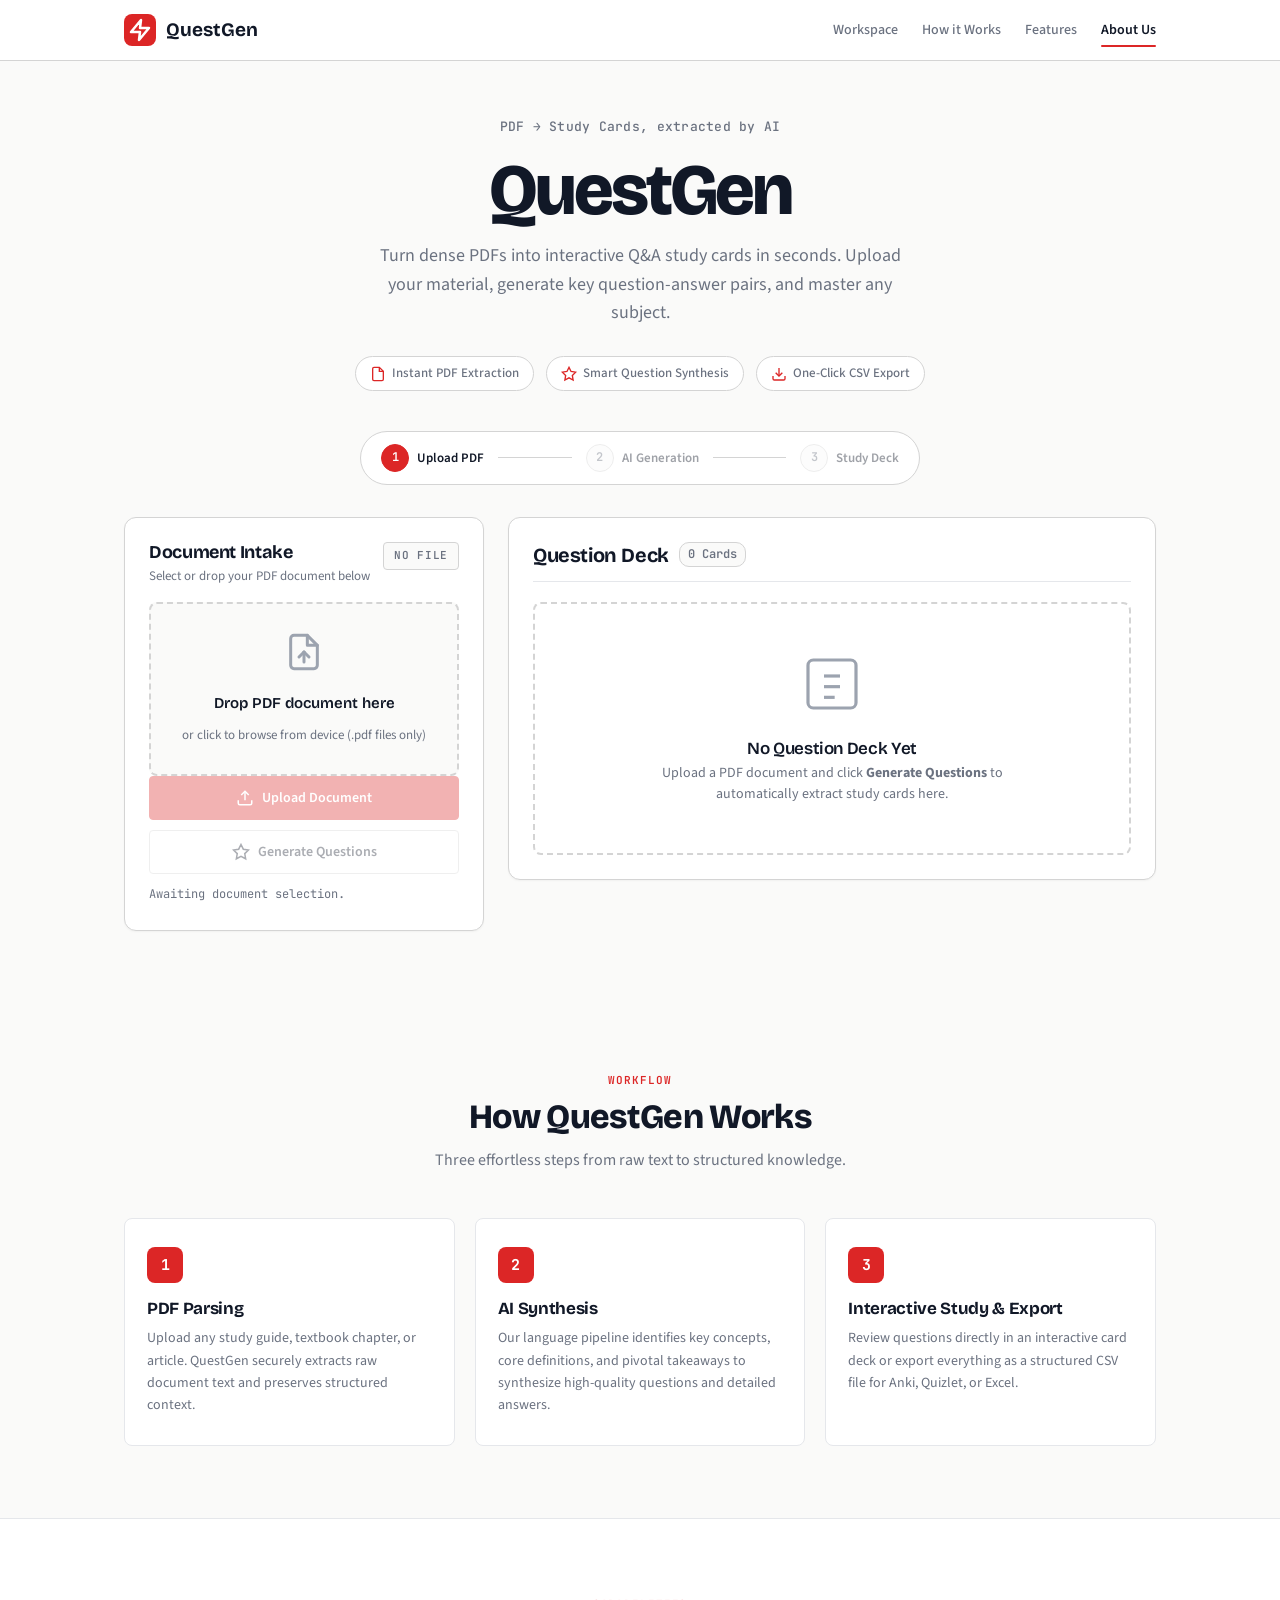
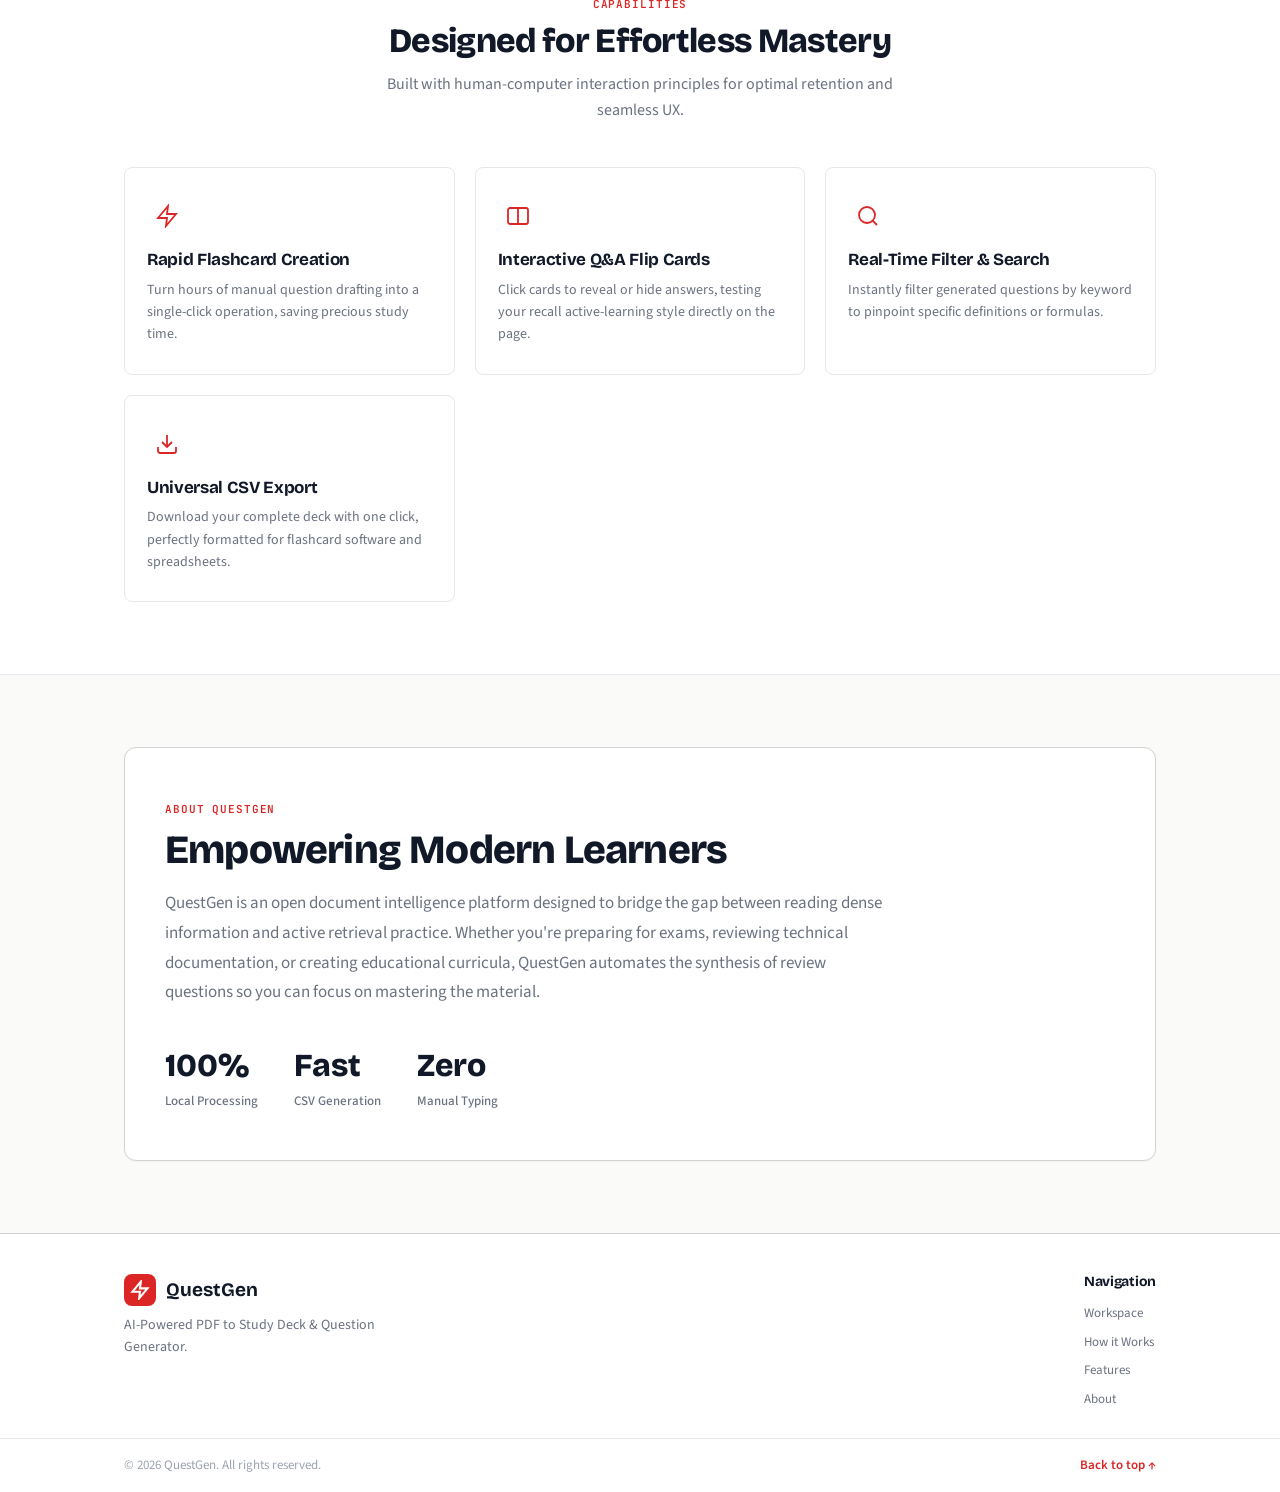
==== commit c604fd43: "frontend updated" ====
--- a/templates/index.html
+++ b/templates/index.html
@@ -9,7 +9,7 @@
     <link rel="preconnect" href="https://fonts.googleapis.com" />
     <link rel="preconnect" href="https://fonts.gstatic.com" crossorigin />
     <link
-      href="https://fonts.googleapis.com/css2?family=Outfit:wght@400;500;600;700;800;900&family=Inter:wght@300;400;500;600;700&family=JetBrains+Mono:wght@400;500;600&display=swap"
+      href="https://fonts.googleapis.com/css2?family=Bricolage+Grotesque:opsz,wght@12..96,400;12..96,500;12..96,600;12..96,700;12..96,800&family=Source+Sans+3:wght@300;400;500;600;700&family=JetBrains+Mono:wght@400;500;600&display=swap"
       rel="stylesheet"
     />
     <link rel="stylesheet" href="/static/css/style.css" />
@@ -31,41 +31,16 @@
             <a href="#workspace" class="nav-link active">Workspace</a>
             <a href="#how-it-works" class="nav-link">How it Works</a>
             <a href="#features" class="nav-link">Features</a>
-            <a href="#about" class="nav-link">About</a>
+            <a href="#about" class="nav-link">About Us</a>
           </nav>
-          <div class="nav-actions">
-            <button class="theme-toggle-btn" id="themeToggleBtn" aria-label="Toggle theme" title="Toggle Light/Dark Theme">
-              <svg class="theme-icon sun-icon" width="18" height="18" viewBox="0 0 24 24" fill="none" stroke="currentColor" stroke-width="2">
-                <circle cx="12" cy="12" r="5"></circle>
-                <line x1="12" y1="1" x2="12" y2="3"></line>
-                <line x1="12" y1="21" x2="12" y2="23"></line>
-                <line x1="4.22" y1="4.22" x2="5.64" y2="5.64"></line>
-                <line x1="18.36" y1="18.36" x2="19.78" y2="19.78"></line>
-                <line x1="1" y1="12" x2="3" y2="12"></line>
-                <line x1="21" y1="12" x2="23" y2="12"></line>
-                <line x1="4.22" y1="19.78" x2="5.64" y2="18.36"></line>
-                <line x1="18.36" y1="5.64" x2="19.78" y2="4.22"></line>
-              </svg>
-              <svg class="theme-icon moon-icon" width="18" height="18" viewBox="0 0 24 24" fill="none" stroke="currentColor" stroke-width="2" hidden>
-                <path d="M21 12.79A9 9 0 1 1 11.21 3 7 7 0 0 0 21 12.79z"></path>
-              </svg>
-            </button>
-            <span class="status-badge-live">
-              <span class="live-dot"></span>
-              AI Ready
-            </span>
-          </div>
+
         </div>
       </header>
 
       <!-- Hero Section -->
       <section class="hero-section">
-        <div class="hero-ambient-glow"></div>
         <div class="hero-container">
-          <div class="hero-badge">
-            <span class="sparkle-icon">✨</span>
-            <span>Next-Gen Document Intelligence</span>
-          </div>
+          <p class="hero-badge">PDF → Study Cards, extracted by AI</p>
           
           <h1 class="hero-title">QuestGen</h1>
           
@@ -286,22 +261,30 @@
 
           <div class="cards-grid features-grid">
             <div class="feature-card">
-              <div class="feature-icon">⚡</div>
+              <div class="feature-icon">
+                <svg width="24" height="24" viewBox="0 0 24 24" fill="none" stroke="currentColor" stroke-width="1.8"><polygon points="13 2 3 14 12 14 11 22 21 10 12 10 13 2"></polygon></svg>
+              </div>
               <h3>Rapid Flashcard Creation</h3>
               <p>Turn hours of manual question drafting into a single-click operation, saving precious study time.</p>
             </div>
             <div class="feature-card">
-              <div class="feature-icon">🎯</div>
+              <div class="feature-icon">
+                <svg width="24" height="24" viewBox="0 0 24 24" fill="none" stroke="currentColor" stroke-width="1.8"><rect x="2" y="4" width="20" height="16" rx="2"></rect><path d="M12 4v16"></path></svg>
+              </div>
               <h3>Interactive Q&amp;A Flip Cards</h3>
               <p>Click cards to reveal or hide answers, testing your recall active-learning style directly on the page.</p>
             </div>
             <div class="feature-card">
-              <div class="feature-icon">🔍</div>
+              <div class="feature-icon">
+                <svg width="24" height="24" viewBox="0 0 24 24" fill="none" stroke="currentColor" stroke-width="1.8"><circle cx="11" cy="11" r="8"></circle><line x1="21" y1="21" x2="16.65" y2="16.65"></line></svg>
+              </div>
               <h3>Real-Time Filter &amp; Search</h3>
               <p>Instantly filter generated questions by keyword to pinpoint specific definitions or formulas.</p>
             </div>
             <div class="feature-card">
-              <div class="feature-icon">📥</div>
+              <div class="feature-icon">
+                <svg width="24" height="24" viewBox="0 0 24 24" fill="none" stroke="currentColor" stroke-width="1.8"><path d="M21 15v4a2 2 0 0 1-2 2H5a2 2 0 0 1-2-2v-4"></path><polyline points="7 10 12 15 17 10"></polyline><line x1="12" y1="15" x2="12" y2="3"></line></svg>
+              </div>
               <h3>Universal CSV Export</h3>
               <p>Download your complete deck with one click, perfectly formatted for flashcard software and spreadsheets.</p>
             </div>
@@ -347,7 +330,11 @@
         <div class="section-container footer-content">
           <div class="footer-brand">
             <a href="#" class="nav-brand">
-              <span class="brand-icon">⚡</span>
+              <span class="brand-icon">
+                <svg width="20" height="20" viewBox="0 0 24 24" fill="none" stroke="currentColor" stroke-width="2.5">
+                  <polygon points="13 2 3 14 12 14 11 22 21 10 12 10 13 2"></polygon>
+                </svg>
+              </span>
               <span class="brand-name-small">QuestGen</span>
             </a>
             <p class="footer-tagline">AI-Powered PDF to Study Deck &amp; Question Generator.</p>
@@ -359,10 +346,6 @@
             <a href="#features">Features</a>
             <a href="#about">About</a>
           </div>
-          <div class="footer-info">
-            <h4>Technology</h4>
-            <p>FastAPI Backend • Natural Language Processing • Responsive CSS Grid</p>
-          </div>
         </div>
         <div class="footer-bottom">
           <div class="section-container footer-bottom-inner">
@@ -371,6 +354,60 @@
           </div>
         </div>
       </footer>
+
+      <!-- Flashcard Study Mode Modal -->
+      <div class="study-modal" id="studyModal" hidden aria-hidden="true">
+        <div class="study-modal-backdrop" id="studyModalBackdrop"></div>
+        <div class="study-modal-container">
+          <div class="study-modal-header">
+            <div class="study-progress-info">
+              <span class="study-badge" id="studyCardBadge">Card 1 of 10</span>
+              <button class="btn-card-action btn-star-study" id="studyStarBtn" title="Star this card">
+                <svg width="16" height="16" viewBox="0 0 24 24" fill="none" stroke="currentColor" stroke-width="2"><polygon points="12 2 15.09 8.26 22 9.27 17 14.14 18.18 21.02 12 17.77 5.82 21.02 7 14.14 2 9.27 8.91 8.26 12 2"></polygon></svg>
+              </button>
+            </div>
+            <button class="btn-icon study-close-btn" id="closeStudyBtn" title="Close Study Mode (Esc)">
+              <svg width="20" height="20" viewBox="0 0 24 24" fill="none" stroke="currentColor" stroke-width="2"><line x1="18" y1="6" x2="6" y2="18"></line><line x1="6" y1="6" x2="18" y2="18"></line></svg>
+            </button>
+          </div>
+
+          <div class="flashcard-3d-scene">
+            <div class="flashcard-3d" id="flashcard3d" tabindex="0" role="button" aria-label="Click to flip card">
+              <div class="flashcard-face flashcard-front">
+                <span class="flashcard-tag">QUESTION</span>
+                <div class="flashcard-content" id="studyQuestionText">Question text...</div>
+                <span class="flashcard-hint">Click card or press Space to flip</span>
+              </div>
+              <div class="flashcard-face flashcard-back">
+                <span class="flashcard-tag tag-answer">ANSWER</span>
+                <div class="flashcard-content" id="studyAnswerText">Answer text...</div>
+                <span class="flashcard-hint">Click card or press Space to flip</span>
+              </div>
+            </div>
+          </div>
+
+          <div class="study-modal-controls">
+            <button class="btn btn-secondary" id="prevCardBtn">
+              <svg width="16" height="16" viewBox="0 0 24 24" fill="none" stroke="currentColor" stroke-width="2"><polyline points="15 18 9 12 15 6"></polyline></svg>
+              <span>Prev</span>
+            </button>
+            <button class="btn btn-primary" id="flipCardBtn">
+              <span>Flip Card</span>
+            </button>
+            <button class="btn btn-secondary" id="nextCardBtn">
+              <span>Next</span>
+              <svg width="16" height="16" viewBox="0 0 24 24" fill="none" stroke="currentColor" stroke-width="2"><polyline points="9 18 15 12 9 6"></polyline></svg>
+            </button>
+          </div>
+
+          <div class="study-keyboard-hints">
+            <kbd>&larr;</kbd> Previous &bull;
+            <kbd>Space</kbd> Flip &bull;
+            <kbd>&rarr;</kbd> Next &bull;
+            <kbd>Esc</kbd> Exit
+          </div>
+        </div>
+      </div>
     </div>
 
     <script src="/static/js/script.js"></script>
--- a/static/css/style.css
+++ b/static/css/style.css
@@ -1,97 +1,79 @@
+/* ============================================================
+   QuestGen — Clean Utility Study Tool
+   Palette: Ink #111827 · Paper #fafaf9 · Card #fff · Rule #d4d4d4 · Red Mark #dc2626
+   Fonts: Bricolage Grotesque (display) · Source Sans 3 (body) · JetBrains Mono (badges)
+   ============================================================ */
+
 :root {
-  /* Color Palette - Slate Obsidian & Electric Indigo Accent */
-  --bg-main: #090d16;
-  --bg-surface: #101625;
-  --bg-surface-raised: #182033;
-  --bg-glass: rgba(18, 26, 43, 0.75);
-  --bg-glass-hover: rgba(26, 37, 60, 0.85);
-
-  --border-subtle: rgba(255, 255, 255, 0.08);
-  --border-accent: rgba(99, 102, 241, 0.35);
-  --border-focus: #6366f1;
-
-  --accent-primary: #6366f1;
-  --accent-glow: #818cf8;
-  --accent-light: #a5b4fc;
-  --accent-cyan: #06b6d4;
-  --accent-emerald: #10b981;
-  --accent-rose: #f43f5e;
-  --accent-amber: #f59e0b;
-
-  --text-main: #f8fafc;
-  --text-muted: #94a3b8;
-  --text-dim: #64748b;
-
-  --shadow-sm: 0 2px 8px rgba(0, 0, 0, 0.3);
-  --shadow-md: 0 8px 24px rgba(0, 0, 0, 0.4);
-  --shadow-lg: 0 16px 40px rgba(0, 0, 0, 0.5), 0 0 30px rgba(99, 102, 241, 0.15);
-
-  --font-display: "Outfit", sans-serif;
-  --font-body: "Inter", sans-serif;
-  --font-mono: "JetBrains Mono", monospace;
-  --radius-sm: 8px;
-  --radius-md: 14px;
-  --radius-lg: 20px;
-
-  --transition-fast: 0.15s cubic-bezier(0.4, 0, 0.2, 1);
-  --transition-normal: 0.25s cubic-bezier(0.4, 0, 0.2, 1);
-}
-
-/* Light Theme Overrides */
-[data-theme="light"] {
-  --bg-main: #f8fafc;
-  --bg-surface: #ffffff;
-  --bg-surface-raised: #f1f5f9;
-  --bg-glass: rgba(255, 255, 255, 0.85);
-  --bg-glass-hover: rgba(241, 245, 249, 0.95);
-
-  --border-subtle: rgba(0, 0, 0, 0.08);
-  --border-accent: rgba(99, 102, 241, 0.4);
-
-  --text-main: #0f172a;
-  --text-muted: #334155;
-  --text-dim: #64748b;
-
-  --shadow-sm: 0 2px 8px rgba(0, 0, 0, 0.06);
-  --shadow-md: 0 8px 24px rgba(0, 0, 0, 0.1);
-  --shadow-lg: 0 16px 40px rgba(0, 0, 0, 0.12);
-}
-
-* {
-  box-sizing: border-box;
-  margin: 0;
-  padding: 0;
-}
-
-html {
-  scroll-behavior: smooth;
-}
+  --ink: #111827;
+  --paper: #fafaf9;
+  --card: #ffffff;
+  --rule: #d4d4d4;
+  --rule-light: #e5e7eb;
+  --red: #dc2626;
+  --red-hover: #b91c1c;
+  --red-bg: #fef2f2;
+  --graphite: #6b7280;
+  --graphite-light: #9ca3af;
+  --emerald: #059669;
+  --emerald-bg: #ecfdf5;
+  --amber: #d97706;
+  --amber-bg: #fffbeb;
+  --rose: #e11d48;
+  --rose-bg: #fff1f2;
+
+  --font-display: "Bricolage Grotesque", system-ui, sans-serif;
+  --font-body: "Source Sans 3", "Source Sans Pro", system-ui, sans-serif;
+  --font-mono: "JetBrains Mono", ui-monospace, monospace;
+
+  --radius-sm: 4px;
+  --radius-md: 8px;
+  --radius-lg: 12px;
+
+  --shadow-sm: 0 1px 2px rgba(0, 0, 0, 0.04);
+  --shadow-md: 0 2px 8px rgba(0, 0, 0, 0.06);
+  --shadow-lg: 0 8px 24px rgba(0, 0, 0, 0.08);
+
+  --transition: 0.15s ease;
+}
+
+/* ---- Reset ---- */
+*, *::before, *::after { box-sizing: border-box; margin: 0; padding: 0; }
+html { scroll-behavior: smooth; }
+
+/* Strictly enforce HTML hidden attribute over any CSS display rules */
+[hidden] { display: none !important; }
 
 body {
-  background: var(--bg-main);
-  color: var(--text-main);
+  background: var(--paper);
+  color: var(--ink);
   font-family: var(--font-body);
+  font-size: 16px;
   line-height: 1.6;
   -webkit-font-smoothing: antialiased;
+  -moz-osx-font-smoothing: grayscale;
   overflow-x: hidden;
 }
 
-/* ---------- Typography & Utility ---------- */
+/* ---- Typography ---- */
 h1, h2, h3, h4 {
   font-family: var(--font-display);
-  color: var(--text-main);
+  color: var(--ink);
   letter-spacing: -0.02em;
-}
-
-a {
-  color: inherit;
-  text-decoration: none;
-}
-
-button {
-  font-family: inherit;
-}
-
+  line-height: 1.2;
+}
+
+a { color: inherit; text-decoration: none; }
+button { font-family: inherit; }
+
+/* ---- Focus States (keyboard only) ---- */
+:focus-visible {
+  outline: 2px solid var(--red);
+  outline-offset: 2px;
+  border-radius: var(--radius-sm);
+}
+
+/* ---- Layout ---- */
 .app-wrapper {
   min-height: 100vh;
   display: flex;
@@ -99,26 +81,26 @@
 }
 
 .section-container {
-  max-width: 1140px;
+  max-width: 1080px;
   margin: 0 auto;
   padding: 0 24px;
   width: 100%;
 }
 
-/* ---------- Header Navbar ---------- */
+/* ============================================================
+   NAVBAR
+   ============================================================ */
 .navbar {
   position: sticky;
   top: 0;
   z-index: 100;
-  background: rgba(9, 13, 22, 0.85);
-  backdrop-filter: blur(16px);
-  -webkit-backdrop-filter: blur(16px);
-  border-bottom: 1px solid var(--border-subtle);
-  padding: 16px 0;
+  background: var(--card);
+  border-bottom: 1px solid var(--rule);
+  padding: 14px 0;
 }
 
 .nav-container {
-  max-width: 1140px;
+  max-width: 1080px;
   margin: 0 auto;
   padding: 0 24px;
   display: flex;
@@ -131,339 +113,282 @@
   align-items: center;
   gap: 10px;
   font-family: var(--font-display);
-  font-weight: 800;
-  font-size: 20px;
-  color: var(--text-main);
+  font-weight: 700;
+  font-size: 19px;
+  color: var(--ink);
 }
 
 .brand-icon {
-  width: 36px;
-  height: 36px;
-  background: linear-gradient(135deg, var(--accent-primary), var(--accent-cyan));
-  border-radius: 10px;
+  width: 32px;
+  height: 32px;
+  background: var(--red);
+  border-radius: var(--radius-md);
   display: flex;
   align-items: center;
   justify-content: center;
   color: #fff;
-  box-shadow: 0 0 15px rgba(99, 102, 241, 0.4);
 }
 
 .brand-name-small {
-  background: linear-gradient(135deg, #fff 30%, var(--accent-light));
-  -webkit-background-clip: text;
-  background-clip: text;
-  -webkit-text-fill-color: transparent;
+  color: var(--ink);
+  background: none;
+  -webkit-text-fill-color: initial;
 }
 
 .nav-links {
   display: flex;
   align-items: center;
-  gap: 28px;
+  gap: 24px;
 }
 
 .nav-link {
   font-size: 14px;
   font-weight: 500;
-  color: var(--text-muted);
-  transition: color var(--transition-fast);
-  padding: 6px 0;
+  color: var(--graphite);
+  transition: color var(--transition);
+  padding: 4px 0;
   position: relative;
 }
 
-.nav-link:hover,
-.nav-link.active {
-  color: var(--text-main);
-}
+.nav-link:hover { color: var(--ink); }
+.nav-link.active { color: var(--ink); font-weight: 600; }
 
 .nav-link.active::after {
   content: "";
   position: absolute;
-  bottom: 0;
+  bottom: -2px;
   left: 0;
   right: 0;
   height: 2px;
-  background: var(--accent-primary);
-  border-radius: 2px;
-}
-
-.status-badge-live {
-  display: inline-flex;
+  background: var(--red);
+  border-radius: 1px;
+}
+
+/* status badge — hidden now but keeping rule for JS compatibility */
+.status-badge-live { display: none; }
+.live-dot { display: none; }
+.nav-actions { display: none; }
+
+/* ============================================================
+   HERO — minimal, gets out of the way
+   ============================================================ */
+.hero-section {
+  padding: 56px 24px 40px;
+  text-align: center;
+}
+
+.hero-ambient-glow { display: none !important; }
+
+.hero-container {
+  max-width: 680px;
+  margin: 0 auto;
+  display: flex;
+  flex-direction: column;
+  align-items: center;
+}
+
+.hero-badge {
+  font-family: var(--font-mono);
+  font-size: 13px;
+  font-weight: 500;
+  color: var(--graphite);
+  letter-spacing: 0.02em;
+  margin-bottom: 16px;
+}
+
+.sparkle-icon { display: none; }
+
+.hero-title {
+  font-family: var(--font-display);
+  font-size: clamp(48px, 8vw, 72px);
+  font-weight: 800;
+  line-height: 1;
+  letter-spacing: -0.04em;
+  margin-bottom: 16px;
+  color: var(--ink);
+  background: none;
+  -webkit-text-fill-color: initial;
+  filter: none;
+}
+
+.hero-subtitle {
+  font-size: 18px;
+  color: var(--graphite);
+  max-width: 540px;
+  margin: 0 auto 28px;
+  line-height: 1.6;
+}
+
+.hero-highlights {
+  display: flex;
+  flex-wrap: wrap;
+  justify-content: center;
+  gap: 12px;
+}
+
+.highlight-item {
+  display: flex;
+  align-items: center;
+  gap: 6px;
+  font-size: 13px;
+  font-weight: 500;
+  color: var(--graphite);
+  border: 1px solid var(--rule);
+  padding: 6px 14px;
+  border-radius: 20px;
+  background: var(--card);
+}
+
+.highlight-item svg { color: var(--red); width: 16px; height: 16px; }
+
+/* ============================================================
+   STEPPER — genuine 3-step sequence
+   ============================================================ */
+.stepper-bar {
+  display: flex;
+  align-items: center;
+  justify-content: center;
+  max-width: 560px;
+  margin: 0 auto 32px;
+  padding: 12px 20px;
+  background: var(--card);
+  border: 1px solid var(--rule);
+  border-radius: 40px;
+}
+
+.step-item {
+  display: flex;
   align-items: center;
   gap: 8px;
+  opacity: 0.4;
+  transition: opacity var(--transition);
+}
+
+.step-item.active { opacity: 1; }
+
+.step-number {
+  width: 28px;
+  height: 28px;
+  border-radius: 50%;
+  background: var(--paper);
+  border: 1.5px solid var(--rule);
+  display: flex;
+  align-items: center;
+  justify-content: center;
   font-family: var(--font-mono);
   font-size: 12px;
-  padding: 6px 14px;
-  background: rgba(16, 185, 129, 0.1);
-  border: 1px solid rgba(16, 185, 129, 0.3);
-  color: var(--accent-emerald);
-  border-radius: 20px;
-}
-
-.live-dot {
-  width: 7px;
-  height: 7px;
-  background: var(--accent-emerald);
-  border-radius: 50%;
-  box-shadow: 0 0 8px var(--accent-emerald);
-  animation: pulse-dot 1.8s infinite;
-}
-
-@keyframes pulse-dot {
-  0%, 100% { opacity: 1; transform: scale(1); }
-  50% { opacity: 0.4; transform: scale(0.8); }
-}
-
-/* ---------- Hero Section (Centered & Prominent) ---------- */
-.hero-section {
-  position: relative;
-  padding: 80px 24px 60px;
-  text-align: center;
-  overflow: hidden;
-}
-
-.hero-ambient-glow {
-  position: absolute;
-  top: -20%;
-  left: 50%;
-  transform: translateX(-50%);
-  width: 600px;
-  height: 400px;
-  background: radial-gradient(circle, rgba(99, 102, 241, 0.25) 0%, rgba(6, 182, 212, 0.1) 45%, transparent 70%);
-  filter: blur(60px);
-  pointer-events: none;
-  z-index: 0;
-}
-
-.hero-container {
-  position: relative;
-  z-index: 1;
-  max-width: 800px;
-  margin: 0 auto;
-  display: flex;
-  flex-direction: column;
-  align-items: center;
-}
-
-.hero-badge {
-  display: inline-flex;
-  align-items: center;
-  gap: 8px;
-  font-family: var(--font-mono);
-  font-size: 13px;
-  font-weight: 500;
-  color: var(--accent-light);
-  background: rgba(99, 102, 241, 0.12);
-  border: 1px solid var(--border-accent);
-  padding: 6px 16px;
-  border-radius: 30px;
-  margin-bottom: 24px;
-  box-shadow: 0 0 20px rgba(99, 102, 241, 0.15);
-}
-
-.sparkle-icon {
-  font-size: 14px;
-}
-
-/* Prominent QuestGen Title */
-.hero-title {
-  font-size: clamp(52px, 8vw, 84px);
-  font-weight: 900;
-  line-height: 1;
-  letter-spacing: -0.03em;
-  margin-bottom: 20px;
-  background: linear-gradient(135deg, #ffffff 20%, #c7d2fe 50%, #818cf8 80%, #38bdf8 100%);
-  -webkit-background-clip: text;
-  background-clip: text;
-  -webkit-text-fill-color: transparent;
-  filter: drop-shadow(0 4px 20px rgba(99, 102, 241, 0.25));
-}
-
-.hero-subtitle {
-  font-size: clamp(16px, 2.2vw, 20px);
-  color: var(--text-muted);
-  max-width: 640px;
-  margin: 0 auto 36px;
-  line-height: 1.5;
-}
-
-.hero-highlights {
-  display: flex;
-  flex-wrap: wrap;
-  justify-content: center;
-  gap: 20px;
-}
-
-.highlight-item {
-  display: flex;
-  align-items: center;
-  gap: 8px;
-  font-size: 13.5px;
-  font-weight: 500;
-  color: var(--text-muted);
-  background: rgba(255, 255, 255, 0.03);
-  border: 1px solid var(--border-subtle);
-  padding: 8px 16px;
-  border-radius: 20px;
-}
-
-.highlight-item svg {
-  color: var(--accent-glow);
-}
-
-/* ---------- Stepper Guide Bar ---------- */
-.stepper-bar {
-  display: flex;
-  align-items: center;
-  justify-content: center;
-  max-width: 680px;
-  margin: 0 auto 40px;
-  padding: 16px 24px;
-  background: var(--bg-surface);
-  border: 1px solid var(--border-subtle);
-  border-radius: 50px;
-}
-
-.step-item {
-  display: flex;
-  align-items: center;
-  gap: 10px;
-  opacity: 0.45;
-  transition: opacity var(--transition-normal);
-}
-
-.step-item.active {
-  opacity: 1;
-}
-
-.step-number {
-  width: 30px;
-  height: 30px;
-  border-radius: 50%;
-  background: rgba(255, 255, 255, 0.1);
-  border: 1px solid var(--border-subtle);
-  display: flex;
-  align-items: center;
-  justify-content: center;
-  font-family: var(--font-mono);
-  font-size: 13px;
   font-weight: 600;
-  color: var(--text-main);
+  color: var(--graphite);
 }
 
 .step-item.active .step-number {
-  background: var(--accent-primary);
-  border-color: var(--accent-glow);
-  box-shadow: 0 0 12px var(--accent-primary);
+  background: var(--red);
+  border-color: var(--red);
+  color: #fff;
+  box-shadow: none;
 }
 
 .step-label {
-  font-size: 13.5px;
+  font-size: 13px;
   font-weight: 600;
-  color: var(--text-main);
+  color: var(--ink);
 }
 
 .step-connector {
   flex: 1;
-  height: 2px;
-  background: var(--border-subtle);
-  margin: 0 16px;
-  min-width: 24px;
-}
-
-.step-connector.completed {
-  background: var(--accent-primary);
-}
-
-/* ---------- Workspace Section ---------- */
-.workspace-section {
-  padding-bottom: 80px;
-}
+  height: 1px;
+  background: var(--rule);
+  margin: 0 14px;
+  min-width: 20px;
+}
+
+.step-connector.completed { background: var(--red); }
+
+/* ============================================================
+   WORKSPACE
+   ============================================================ */
+.workspace-section { padding-bottom: 64px; }
 
 .workspace-grid {
   display: grid;
-  grid-template-columns: 380px 1fr;
-  gap: 32px;
+  grid-template-columns: 360px 1fr;
+  gap: 24px;
   align-items: start;
 }
 
 @media (max-width: 900px) {
-  .workspace-grid {
-    grid-template-columns: 1fr;
-  }
-}
-
-/* ---------- Panels ---------- */
+  .workspace-grid { grid-template-columns: 1fr; }
+}
+
+/* ============================================================
+   PANELS
+   ============================================================ */
 .panel {
-  background: var(--bg-glass);
-  backdrop-filter: blur(12px);
-  border: 1px solid var(--border-subtle);
+  background: var(--card);
+  border: 1px solid var(--rule);
   border-radius: var(--radius-lg);
-  padding: 28px;
-  box-shadow: var(--shadow-md);
-  transition: border-color var(--transition-normal);
-}
-
-.panel:hover {
-  border-color: rgba(255, 255, 255, 0.14);
-}
+  padding: 24px;
+  box-shadow: var(--shadow-sm);
+  transition: border-color var(--transition);
+}
+
+.panel:hover { border-color: var(--rule); }
 
 .panel-header {
   display: flex;
   align-items: flex-start;
   justify-content: space-between;
-  margin-bottom: 20px;
+  margin-bottom: 16px;
 }
 
 .panel-title-group h3 {
-  font-size: 20px;
+  font-size: 18px;
   font-weight: 700;
-  margin-bottom: 4px;
+  margin-bottom: 2px;
 }
 
 .panel-subtitle {
   font-size: 13px;
-  color: var(--text-muted);
-}
-
-/* Status Stamp Badge */
+  color: var(--graphite);
+}
+
+/* ---- Stamp Badge ---- */
 .stamp {
   font-family: var(--font-mono);
   font-size: 11px;
   font-weight: 600;
-  letter-spacing: 0.08em;
-  padding: 6px 12px;
-  border-radius: 6px;
-  border: 1.5px solid var(--border-subtle);
-  color: var(--text-muted);
-  background: rgba(0, 0, 0, 0.2);
-  transition: all var(--transition-fast);
+  letter-spacing: 0.06em;
+  padding: 4px 10px;
+  border-radius: var(--radius-sm);
+  border: 1px solid var(--rule);
+  color: var(--graphite);
+  background: var(--paper);
   text-transform: uppercase;
 }
 
 .stamp[data-state="received"] {
-  color: var(--accent-cyan);
-  border-color: var(--accent-cyan);
-  background: rgba(6, 182, 212, 0.1);
+  color: var(--red);
+  border-color: var(--red);
+  background: var(--red-bg);
 }
 
 .stamp[data-state="processing"] {
-  color: var(--accent-amber);
-  border-color: var(--accent-amber);
-  background: rgba(245, 158, 11, 0.1);
+  color: var(--amber);
+  border-color: var(--amber);
+  background: var(--amber-bg);
   animation: stamp-pulse 1.2s ease-in-out infinite alternate;
 }
 
 .stamp[data-state="ready"] {
-  color: var(--accent-emerald);
-  border-color: var(--accent-emerald);
-  background: rgba(16, 185, 129, 0.1);
-  box-shadow: 0 0 10px rgba(16, 185, 129, 0.2);
+  color: var(--emerald);
+  border-color: var(--emerald);
+  background: var(--emerald-bg);
 }
 
 .stamp[data-state="error"] {
-  color: var(--accent-rose);
-  border-color: var(--accent-rose);
-  background: rgba(244, 63, 94, 0.1);
+  color: var(--rose);
+  border-color: var(--rose);
+  background: var(--rose-bg);
 }
 
 @keyframes stamp-pulse {
@@ -471,235 +396,182 @@
   to { opacity: 1; }
 }
 
-/* ---------- Dropzone ---------- */
+/* ---- Dropzone ---- */
 .dropzone {
-  border: 2px dashed rgba(99, 102, 241, 0.25);
-  background: rgba(15, 22, 35, 0.5);
+  display: flex;
+  flex-direction: column;
+  align-items: center;
+  justify-content: center;
+  gap: 10px;
+  min-height: 160px;
+  border: 2px dashed var(--rule);
   border-radius: var(--radius-md);
-  padding: 36px 20px;
-  text-align: center;
+  padding: 28px 20px;
   cursor: pointer;
-  transition: all var(--transition-normal);
-  display: flex;
-  flex-direction: column;
-  align-items: center;
-  justify-content: center;
-  margin-bottom: 20px;
+  transition: border-color var(--transition), background var(--transition);
+  background: var(--paper);
 }
 
 .dropzone:hover,
-.dropzone:focus-visible {
-  border-color: var(--accent-primary);
-  background: rgba(99, 102, 241, 0.08);
-  box-shadow: 0 0 20px rgba(99, 102, 241, 0.15);
-  outline: none;
-}
-
-.dropzone.dragover {
-  border-color: var(--accent-cyan);
-  background: rgba(6, 182, 212, 0.12);
-  transform: scale(1.01);
-}
-
-.dz-icon-wrapper {
-  width: 64px;
-  height: 64px;
-  border-radius: 16px;
-  background: rgba(99, 102, 241, 0.1);
-  border: 1px solid var(--border-accent);
-  display: flex;
-  align-items: center;
-  justify-content: center;
-  color: var(--accent-glow);
-  margin-bottom: 14px;
-  transition: transform var(--transition-fast);
-}
-
-.dropzone:hover .dz-icon-wrapper {
-  transform: translateY(-3px);
-  background: rgba(99, 102, 241, 0.2);
-}
+.dropzone.drag-over {
+  border-color: var(--red);
+  background: var(--red-bg);
+}
+
+.dz-icon-wrapper { color: var(--graphite-light); }
+
+.dropzone:hover .dz-icon-wrapper,
+.dropzone.drag-over .dz-icon-wrapper { color: var(--red); }
 
 .dz-title {
   font-family: var(--font-display);
+  font-size: 15px;
   font-weight: 600;
-  font-size: 16px;
-  color: var(--text-main);
-  margin-bottom: 4px;
+  color: var(--ink);
 }
 
 .dz-sub {
-  font-size: 12.5px;
-  color: var(--text-muted);
-}
-
-/* File info line */
+  font-size: 13px;
+  color: var(--graphite);
+}
+
+/* ---- File info line ---- */
 .file-line {
   display: flex;
   align-items: center;
   justify-content: space-between;
-  background: var(--bg-surface-raised);
-  border: 1px solid var(--border-accent);
+  background: var(--paper);
+  border: 1px solid var(--rule);
   border-radius: var(--radius-sm);
-  padding: 12px 14px;
-  margin-bottom: 20px;
+  padding: 10px 12px;
+  margin-bottom: 16px;
   animation: card-in 0.2s ease;
 }
 
-.file-info-group {
-  display: flex;
-  align-items: center;
-  gap: 10px;
-  min-width: 0;
-}
-
-.file-icon {
-  font-size: 18px;
-}
-
-.file-meta {
-  display: flex;
-  flex-direction: column;
-  min-width: 0;
-}
+.file-info-group { display: flex; align-items: center; gap: 8px; min-width: 0; }
+.file-icon { font-size: 16px; }
+.file-meta { display: flex; flex-direction: column; min-width: 0; }
 
 .file-name {
   font-family: var(--font-mono);
   font-size: 13px;
   font-weight: 500;
-  color: var(--text-main);
+  color: var(--ink);
   white-space: nowrap;
   overflow: hidden;
   text-overflow: ellipsis;
 }
 
-.file-size {
-  font-size: 11px;
-  color: var(--text-dim);
-}
+.file-size { font-size: 11px; color: var(--graphite-light); }
 
 .btn-icon {
   background: none;
   border: none;
-  color: var(--text-muted);
+  color: var(--graphite);
   cursor: pointer;
   padding: 4px;
-  border-radius: 4px;
+  border-radius: var(--radius-sm);
   display: flex;
   align-items: center;
   justify-content: center;
-  transition: all var(--transition-fast);
-}
-
-.btn-icon:hover {
-  color: var(--accent-rose);
-  background: rgba(244, 63, 94, 0.1);
-}
-
-/* Action Buttons */
+  transition: color var(--transition);
+}
+
+.btn-icon:hover { color: var(--rose); }
+
+/* ---- Buttons ---- */
 .action-buttons {
   display: flex;
   flex-direction: column;
-  gap: 12px;
-  margin-bottom: 16px;
+  gap: 10px;
+  margin-bottom: 12px;
 }
 
 .btn {
   display: inline-flex;
   align-items: center;
   justify-content: center;
-  gap: 10px;
+  gap: 8px;
   font-weight: 600;
-  font-size: 14.5px;
-  padding: 13px 20px;
+  font-size: 14px;
+  padding: 11px 18px;
   border-radius: var(--radius-sm);
   border: 1px solid transparent;
   cursor: pointer;
-  transition: all var(--transition-fast);
+  transition: all var(--transition);
 }
 
 .btn:disabled {
-  opacity: 0.4;
+  opacity: 0.35;
   cursor: not-allowed;
-  box-shadow: none !important;
 }
 
 .btn-primary {
-  background: linear-gradient(135deg, var(--accent-primary), #4f46e5);
+  background: var(--red);
   color: #fff;
-  box-shadow: 0 4px 14px rgba(99, 102, 241, 0.35);
+  border-color: var(--red);
 }
 
 .btn-primary:not(:disabled):hover {
-  background: linear-gradient(135deg, #6366f1, #4338ca);
-  box-shadow: 0 6px 20px rgba(99, 102, 241, 0.5);
-  transform: translateY(-1px);
+  background: var(--red-hover);
+  border-color: var(--red-hover);
 }
 
 .btn-secondary {
-  background: rgba(99, 102, 241, 0.1);
-  color: var(--accent-light);
-  border-color: var(--border-accent);
+  background: var(--card);
+  color: var(--ink);
+  border-color: var(--rule);
 }
 
 .btn-secondary:not(:disabled):hover {
-  background: rgba(99, 102, 241, 0.2);
-  border-color: var(--accent-primary);
-  color: #fff;
-  transform: translateY(-1px);
+  background: var(--paper);
+  border-color: var(--graphite-light);
 }
 
 .btn-text {
   background: none;
   border: none;
-  color: var(--accent-light);
-  font-size: 13px;
-  font-weight: 500;
+  color: var(--red);
+  font-size: 13px;
+  font-weight: 600;
   cursor: pointer;
   padding: 4px 8px;
-  border-radius: 4px;
-  transition: color var(--transition-fast);
-}
-
-.btn-text:hover {
-  color: #fff;
-}
-
-.status-container {
-  min-height: 24px;
-}
+  border-radius: var(--radius-sm);
+  transition: color var(--transition);
+}
+
+.btn-text:hover { color: var(--red-hover); }
+
+/* ---- Status ---- */
+.status-container { min-height: 20px; }
 
 .status-line {
   font-family: var(--font-mono);
   font-size: 12px;
-  color: var(--text-muted);
+  color: var(--graphite);
   line-height: 1.4;
 }
 
-.status-line.is-error {
-  color: var(--accent-rose);
-}
-
-/* ---------- Results Deck Section ---------- */
+.status-line.is-error { color: var(--rose); }
+
+/* ============================================================
+   RESULTS DECK
+   ============================================================ */
 .results-head {
   display: flex;
   align-items: center;
   justify-content: space-between;
   flex-wrap: wrap;
-  gap: 16px;
-  margin-bottom: 24px;
-  padding-bottom: 16px;
-  border-bottom: 1px solid var(--border-subtle);
-}
-
-.results-title-group {
-  display: flex;
-  align-items: center;
   gap: 12px;
-}
+  margin-bottom: 20px;
+  padding-bottom: 14px;
+  border-bottom: 1px solid var(--rule-light);
+}
+
+.results-title-group { display: flex; align-items: center; gap: 10px; }
 
 .results-title-group h2 {
-  font-size: 22px;
+  font-size: 20px;
   font-weight: 700;
 }
 
@@ -707,495 +579,422 @@
   font-family: var(--font-mono);
   font-size: 12px;
   font-weight: 600;
-  background: rgba(255, 255, 255, 0.06);
-  border: 1px solid var(--border-subtle);
-  color: var(--accent-light);
-  padding: 3px 10px;
-  border-radius: 12px;
+  background: var(--paper);
+  border: 1px solid var(--rule);
+  color: var(--graphite);
+  padding: 2px 8px;
+  border-radius: 10px;
 }
 
 .results-actions {
   display: flex;
   align-items: center;
-  gap: 12px;
+  gap: 10px;
+  flex-wrap: wrap;
 }
 
 .search-box {
   display: flex;
   align-items: center;
-  gap: 8px;
-  background: var(--bg-surface-raised);
-  border: 1px solid var(--border-subtle);
+  gap: 6px;
+  background: var(--paper);
+  border: 1px solid var(--rule);
   border-radius: 20px;
-  padding: 6px 14px;
-  color: var(--text-muted);
+  padding: 5px 12px;
+  color: var(--graphite);
 }
 
 .search-box input {
   background: none;
   border: none;
-  color: var(--text-main);
-  font-size: 13px;
+  color: var(--ink);
+  font-size: 13px;
+  font-family: var(--font-body);
   outline: none;
-  width: 130px;
-}
-
-.search-box input::placeholder {
-  color: var(--text-dim);
-}
+  width: 120px;
+}
+
+.search-box input::placeholder { color: var(--graphite-light); }
 
 .download-link {
   display: inline-flex;
   align-items: center;
-  gap: 6px;
+  gap: 5px;
   font-family: var(--font-mono);
   font-size: 13px;
   font-weight: 500;
-  color: var(--accent-emerald);
-  background: rgba(16, 185, 129, 0.1);
-  border: 1px solid rgba(16, 185, 129, 0.3);
-  padding: 6px 14px;
+  color: var(--emerald);
+  background: var(--emerald-bg);
+  border: 1px solid var(--emerald);
+  padding: 5px 12px;
   border-radius: var(--radius-sm);
-  transition: all var(--transition-fast);
-}
-
-.download-link:hover {
-  background: rgba(16, 185, 129, 0.2);
-  transform: translateY(-1px);
-  box-shadow: 0 0 12px rgba(16, 185, 129, 0.2);
-}
-
-/* Shimmer Loading */
-.shimmer-loading {
+  transition: background var(--transition);
+}
+
+.download-link:hover { background: #d1fae5; }
+
+/* ---- Shimmer Loading ---- */
+.shimmer-loading { display: flex; flex-direction: column; gap: 12px; }
+
+.shimmer-card {
+  background: var(--card);
+  border: 1px solid var(--rule-light);
+  border-radius: var(--radius-md);
+  padding: 18px;
   display: flex;
   flex-direction: column;
-  gap: 16px;
-}
-
-.shimmer-card {
-  background: var(--bg-surface);
-  border: 1px solid var(--border-subtle);
-  border-radius: var(--radius-md);
-  padding: 20px;
-  display: flex;
-  flex-direction: column;
-  gap: 10px;
+  gap: 8px;
 }
 
 .shimmer-line {
-  background: linear-gradient(90deg, rgba(255, 255, 255, 0.03) 25%, rgba(255, 255, 255, 0.08) 50%, rgba(255, 255, 255, 0.03) 75%);
+  background: linear-gradient(90deg, var(--rule-light) 25%, var(--paper) 50%, var(--rule-light) 75%);
   background-size: 200% 100%;
   animation: shimmer 1.5s infinite;
-  border-radius: 4px;
+  border-radius: 3px;
 }
 
 .line-short { width: 60px; height: 12px; }
-.line-title { width: 85%; height: 20px; }
-.line-body { width: 100%; height: 40px; }
+.line-title { width: 85%; height: 18px; }
+.line-body { width: 100%; height: 36px; }
 
 @keyframes shimmer {
   0% { background-position: -200% 0; }
   100% { background-position: 200% 0; }
 }
 
-/* Deck Container */
-.deck {
-  display: flex;
-  flex-direction: column;
-  gap: 16px;
-}
+/* ---- Deck ---- */
+.deck { display: flex; flex-direction: column; gap: 12px; }
 
 .empty-state {
-  border: 2px dashed var(--border-subtle);
+  border: 2px dashed var(--rule);
   border-radius: var(--radius-md);
   padding: 48px 24px;
   text-align: center;
   display: flex;
   flex-direction: column;
   align-items: center;
-  justify-content: center;
-}
-
-.empty-illustration {
-  color: var(--text-dim);
-  margin-bottom: 16px;
-}
-
-.empty-state h3 {
-  font-size: 18px;
-  font-weight: 600;
-  margin-bottom: 6px;
-  color: var(--text-main);
-}
-
-.empty-state p {
-  font-size: 14px;
-  color: var(--text-muted);
-  max-width: 400px;
-  line-height: 1.5;
-}
-
-/* QA Card */
+}
+
+.empty-illustration { color: var(--graphite-light); margin-bottom: 14px; }
+
+.empty-state h3 { font-size: 17px; font-weight: 600; margin-bottom: 4px; }
+.empty-state p { font-size: 14px; color: var(--graphite); max-width: 380px; line-height: 1.5; }
+
+/* ============================================================
+   Q&A CARDS — the index-card signature
+   ============================================================ */
 .qa-card {
-  background: var(--bg-surface);
-  border: 1px solid var(--border-subtle);
-  border-left: 4px solid var(--accent-primary);
+  background: var(--card);
+  border: 1px solid var(--rule-light);
+  border-left: 3px solid var(--red);
   border-radius: var(--radius-md);
-  padding: 20px 22px;
+  padding: 18px 20px;
   animation: card-in 0.3s cubic-bezier(0.16, 1, 0.3, 1) both;
-  transition: all var(--transition-normal);
-  position: relative;
+  transition: box-shadow var(--transition), border-color var(--transition);
 }
 
 .qa-card:hover {
-  border-color: var(--border-accent);
-  background: var(--bg-surface-raised);
-  transform: translateY(-2px);
-  box-shadow: 0 8px 24px rgba(0, 0, 0, 0.3);
+  border-color: var(--rule);
+  box-shadow: var(--shadow-md);
 }
 
 @keyframes card-in {
-  from {
-    opacity: 0;
-    transform: translateY(12px);
-  }
-  to {
-    opacity: 1;
-    transform: translateY(0);
-  }
+  from { opacity: 0; transform: translateY(8px); }
+  to { opacity: 1; transform: translateY(0); }
 }
 
 .qa-card-header {
   display: flex;
   align-items: center;
   justify-content: space-between;
-  margin-bottom: 10px;
+  margin-bottom: 8px;
 }
 
 .qa-index {
   font-family: var(--font-mono);
-  font-size: 12px;
+  font-size: 11px;
   font-weight: 600;
-  color: var(--accent-light);
-  background: rgba(99, 102, 241, 0.1);
-  padding: 2px 8px;
-  border-radius: 4px;
-}
-
-.qa-card-tools {
-  display: flex;
-  align-items: center;
-  gap: 8px;
-}
+  color: var(--red);
+  background: var(--red-bg);
+  padding: 2px 7px;
+  border-radius: 3px;
+}
+
+.qa-card-tools { display: flex; align-items: center; gap: 6px; }
 
 .btn-card-action {
   background: none;
   border: none;
-  color: var(--text-dim);
+  color: var(--graphite-light);
   cursor: pointer;
-  padding: 4px 8px;
+  padding: 3px 6px;
   font-size: 12px;
-  border-radius: 4px;
+  border-radius: 3px;
   display: inline-flex;
   align-items: center;
-  gap: 4px;
-  transition: all var(--transition-fast);
+  gap: 3px;
+  transition: color var(--transition), background var(--transition);
 }
 
 .btn-card-action:hover {
-  color: var(--text-main);
-  background: rgba(255, 255, 255, 0.06);
+  color: var(--ink);
+  background: var(--paper);
 }
 
 .qa-question {
   font-family: var(--font-display);
   font-weight: 600;
-  font-size: 17px;
+  font-size: 16px;
   line-height: 1.4;
-  color: var(--text-main);
-  margin-bottom: 12px;
+  color: var(--ink);
+  margin-bottom: 10px;
   cursor: pointer;
 }
 
 .qa-answer-container {
-  margin-top: 12px;
-  padding-top: 12px;
-  border-top: 1px dashed var(--border-subtle);
-  transition: all var(--transition-normal);
-}
-
-.qa-answer-container.collapsed {
-  display: none;
-}
+  margin-top: 10px;
+  padding-top: 10px;
+  border-top: 1px dashed var(--rule);
+}
+
+.qa-answer-container.collapsed { display: none; }
 
 .qa-answer-badge {
   font-family: var(--font-mono);
-  font-size: 10.5px;
+  font-size: 10px;
   font-weight: 600;
-  color: var(--accent-emerald);
+  color: var(--emerald);
   letter-spacing: 0.05em;
-  margin-bottom: 6px;
+  margin-bottom: 4px;
   text-transform: uppercase;
 }
 
-.qa-answer {
-  font-size: 14.5px;
-  color: var(--text-muted);
-  line-height: 1.6;
-}
-
-.qa-answer p {
-  margin-bottom: 8px;
-}
-
-.qa-answer p:last-child {
-  margin-bottom: 0;
-}
-
-.qa-answer ul {
-  margin: 8px 0;
-  padding-left: 20px;
-}
-
-.qa-answer li {
-  margin-bottom: 4px;
-}
-
-.qa-answer strong {
-  color: var(--text-main);
-  font-weight: 600;
-}
-
-/* ---------- Info & Features Sections ---------- */
-.info-section {
-  padding: 90px 0;
-}
+.qa-answer { font-size: 14px; color: var(--graphite); line-height: 1.65; }
+.qa-answer p { margin-bottom: 6px; }
+.qa-answer p:last-child { margin-bottom: 0; }
+.qa-answer ul { margin: 6px 0; padding-left: 18px; }
+.qa-answer li { margin-bottom: 3px; }
+.qa-answer strong { color: var(--ink); font-weight: 600; }
+
+/* ============================================================
+   INFO & FEATURE SECTIONS
+   ============================================================ */
+.info-section { padding: 72px 0; }
 
 .info-section.alt-bg {
-  background: rgba(16, 22, 35, 0.5);
-  border-top: 1px solid var(--border-subtle);
-  border-bottom: 1px solid var(--border-subtle);
+  background: var(--card);
+  border-top: 1px solid var(--rule-light);
+  border-bottom: 1px solid var(--rule-light);
 }
 
 .section-header {
   text-align: center;
-  max-width: 600px;
-  margin: 0 auto 56px;
+  max-width: 540px;
+  margin: 0 auto 44px;
 }
 
 .section-tag {
   display: inline-block;
   font-family: var(--font-mono);
-  font-size: 12px;
+  font-size: 11px;
   font-weight: 600;
-  letter-spacing: 0.1em;
-  color: var(--accent-light);
+  letter-spacing: 0.08em;
+  color: var(--red);
   text-transform: uppercase;
+  margin-bottom: 8px;
+}
+
+.section-header h2 {
+  font-size: clamp(26px, 4vw, 34px);
+  font-weight: 800;
   margin-bottom: 10px;
-}
-
-.section-header h2 {
-  font-size: clamp(28px, 4vw, 38px);
-  font-weight: 800;
-  margin-bottom: 12px;
 }
 
 .section-header p {
   font-size: 16px;
-  color: var(--text-muted);
+  color: var(--graphite);
 }
 
 .cards-grid {
   display: grid;
-  grid-template-columns: repeat(auto-fit, minmax(280px, 1fr));
-  gap: 24px;
+  grid-template-columns: repeat(auto-fit, minmax(260px, 1fr));
+  gap: 20px;
 }
 
 .info-card, .feature-card {
-  background: var(--bg-surface);
-  border: 1px solid var(--border-subtle);
+  background: var(--card);
+  border: 1px solid var(--rule-light);
   border-radius: var(--radius-md);
-  padding: 32px 24px;
-  transition: all var(--transition-normal);
+  padding: 28px 22px;
+  transition: border-color var(--transition), box-shadow var(--transition);
 }
 
 .info-card:hover, .feature-card:hover {
-  border-color: var(--border-accent);
-  transform: translateY(-4px);
-  box-shadow: var(--shadow-lg);
+  border-color: var(--rule);
+  box-shadow: var(--shadow-md);
 }
 
 .card-icon {
-  width: 44px;
-  height: 44px;
-  border-radius: 12px;
-  background: var(--accent-primary);
+  width: 36px;
+  height: 36px;
+  border-radius: var(--radius-md);
+  background: var(--red);
   color: #fff;
   font-family: var(--font-mono);
   font-weight: 700;
-  font-size: 18px;
+  font-size: 15px;
   display: flex;
   align-items: center;
   justify-content: center;
-  margin-bottom: 20px;
-  box-shadow: 0 4px 12px rgba(99, 102, 241, 0.4);
+  margin-bottom: 16px;
 }
 
 .feature-icon {
-  font-size: 32px;
-  margin-bottom: 16px;
+  width: 40px;
+  height: 40px;
+  display: flex;
+  align-items: center;
+  justify-content: center;
+  color: var(--red);
+  margin-bottom: 14px;
 }
 
 .info-card h3, .feature-card h3 {
-  font-size: 19px;
+  font-size: 17px;
   font-weight: 700;
-  margin-bottom: 10px;
+  margin-bottom: 8px;
 }
 
 .info-card p, .feature-card p {
   font-size: 14px;
-  color: var(--text-muted);
+  color: var(--graphite);
   line-height: 1.6;
 }
 
-/* ---------- About Section ---------- */
+/* ============================================================
+   ABOUT
+   ============================================================ */
 .about-card {
-  background: linear-gradient(135deg, rgba(18, 26, 43, 0.9), rgba(30, 41, 67, 0.9));
-  border: 1px solid var(--border-accent);
+  background: var(--card);
+  border: 1px solid var(--rule);
   border-radius: var(--radius-lg);
-  padding: 48px;
-  box-shadow: var(--shadow-lg);
+  padding: 48px 40px;
+  box-shadow: var(--shadow-sm);
 }
 
 .about-content h2 {
-  font-size: 32px;
+  font-size: clamp(30px, 4vw, 40px);
   font-weight: 800;
+  line-height: 1.15;
+  letter-spacing: -0.02em;
   margin-bottom: 16px;
 }
 
 .about-content p {
-  font-size: 16px;
-  color: var(--text-muted);
-  line-height: 1.7;
-  max-width: 800px;
+  font-size: 17px;
+  color: var(--graphite);
+  line-height: 1.75;
+  max-width: 720px;
   margin-bottom: 32px;
 }
 
-.about-stats {
-  display: flex;
-  flex-wrap: wrap;
-  gap: 32px;
-}
-
-.stat-box {
-  display: flex;
-  flex-direction: column;
-}
+.about-stats { display: flex; flex-wrap: wrap; gap: 36px; }
+.stat-box { display: flex; flex-direction: column; }
 
 .stat-value {
   font-family: var(--font-display);
   font-size: 32px;
   font-weight: 800;
-  color: var(--accent-light);
+  color: var(--ink);
 }
 
 .stat-label {
   font-size: 13px;
-  color: var(--text-dim);
-}
-
-/* ---------- Toast Notification ---------- */
+  font-weight: 500;
+  color: var(--graphite);
+}
+
+/* ============================================================
+   TOAST
+   ============================================================ */
 .toast-container {
   position: fixed;
-  bottom: 24px;
-  right: 24px;
+  bottom: 20px;
+  right: 20px;
   z-index: 1000;
   display: flex;
   flex-direction: column;
-  gap: 10px;
+  gap: 8px;
 }
 
 .toast {
-  background: var(--bg-surface-raised);
-  border: 1px solid var(--border-accent);
-  color: var(--text-main);
-  font-size: 13.5px;
+  background: var(--ink);
+  color: #fff;
+  font-size: 13px;
   font-weight: 500;
-  padding: 12px 18px;
+  padding: 10px 16px;
   border-radius: var(--radius-sm);
-  box-shadow: var(--shadow-md);
-  animation: toast-in 0.25s ease;
+  box-shadow: var(--shadow-lg);
+  animation: toast-in 0.2s ease;
 }
 
 @keyframes toast-in {
-  from { opacity: 0; transform: translateY(10px); }
+  from { opacity: 0; transform: translateY(8px); }
   to { opacity: 1; transform: translateY(0); }
 }
 
-/* ---------- Footer ---------- */
+/* ============================================================
+   FOOTER
+   ============================================================ */
 .site-footer {
-  background: var(--bg-surface);
-  border-top: 1px solid var(--border-subtle);
+  background: var(--card);
+  border-top: 1px solid var(--rule);
   margin-top: auto;
 }
 
 .footer-content {
-  padding: 60px 24px 40px;
-  display: grid;
-  grid-template-columns: 2fr 1fr 1.5fr;
-  gap: 40px;
-}
-
-@media (max-width: 768px) {
-  .footer-content {
-    grid-template-columns: 1fr;
-  }
-}
-
-.footer-brand .nav-brand {
-  margin-bottom: 12px;
-}
-
-.footer-tagline {
+  padding: 40px 24px 28px;
+  display: flex;
+  align-items: flex-start;
+  justify-content: space-between;
+  gap: 32px;
+}
+
+@media (max-width: 600px) {
+  .footer-content { flex-direction: column; }
+}
+
+.footer-brand .nav-brand { margin-bottom: 8px; }
+.footer-tagline { font-size: 14px; color: var(--graphite); max-width: 300px; }
+
+.footer-nav, .footer-info {
+  display: flex;
+  flex-direction: column;
+  gap: 8px;
+}
+
+.footer-nav h4, .footer-info h4 {
   font-size: 14px;
-  color: var(--text-muted);
-  max-width: 320px;
-}
-
-.footer-nav, .footer-info {
-  display: flex;
-  flex-direction: column;
-  gap: 10px;
-}
-
-.footer-nav h4, .footer-info h4 {
-  font-size: 15px;
   font-weight: 700;
-  color: var(--text-main);
-  margin-bottom: 6px;
+  color: var(--ink);
+  margin-bottom: 4px;
 }
 
 .footer-nav a {
-  font-size: 13.5px;
-  color: var(--text-muted);
-  transition: color var(--transition-fast);
-}
-
-.footer-nav a:hover {
-  color: var(--accent-light);
-}
-
-.footer-info p {
-  font-size: 13.5px;
-  color: var(--text-muted);
-  line-height: 1.6;
-}
+  font-size: 13px;
+  color: var(--graphite);
+  transition: color var(--transition);
+}
+
+.footer-nav a:hover { color: var(--red); }
+
+.footer-info p { font-size: 13px; color: var(--graphite); line-height: 1.6; }
 
 .footer-bottom {
-  border-top: 1px solid var(--border-subtle);
-  padding: 20px 0;
-  font-size: 13px;
-  color: var(--text-dim);
+  border-top: 1px solid var(--rule-light);
+  padding: 16px 0;
+  font-size: 13px;
+  color: var(--graphite-light);
 }
 
 .footer-bottom-inner {
@@ -1204,147 +1003,107 @@
   justify-content: space-between;
 }
 
-.back-to-top {
-  color: var(--accent-light);
-  font-weight: 500;
-}
-
-.back-to-top:hover {
-  text-decoration: underline;
-}
-
-/* Theme Toggle Button */
-.theme-toggle-btn {
-  display: inline-flex;
-  align-items: center;
-  justify-content: center;
-  width: 38px;
-  height: 38px;
+.back-to-top { color: var(--red); font-weight: 600; }
+.back-to-top:hover { text-decoration: underline; }
+
+/* ============================================================
+   FILTER PILLS
+   ============================================================ */
+.filter-pills {
+  display: flex;
+  align-items: center;
+  gap: 4px;
+  background: var(--paper);
+  padding: 3px;
   border-radius: var(--radius-sm);
-  background: var(--bg-glass);
-  border: 1px solid var(--border-subtle);
-  color: var(--text-main);
-  cursor: pointer;
-  transition: all var(--transition-fast);
-}
-
-.theme-toggle-btn:hover {
-  background: var(--bg-glass-hover);
-  border-color: var(--border-accent);
-  color: var(--accent-light);
-  transform: translateY(-1px);
-}
-
-/* Filter Pills */
-.filter-pills {
-  display: flex;
-  align-items: center;
-  gap: 6px;
-  background: var(--bg-glass);
-  padding: 4px;
-  border-radius: var(--radius-sm);
-  border: 1px solid var(--border-subtle);
+  border: 1px solid var(--rule);
 }
 
 .pill-btn {
   background: transparent;
   border: none;
-  color: var(--text-muted);
-  font-size: 12.5px;
+  color: var(--graphite);
+  font-size: 12px;
   font-weight: 600;
-  padding: 4px 12px;
-  border-radius: 6px;
+  padding: 4px 10px;
+  border-radius: 3px;
   cursor: pointer;
-  transition: all var(--transition-fast);
+  transition: all var(--transition);
 }
 
 .pill-btn.active {
-  background: var(--accent-primary);
+  background: var(--red);
   color: #fff;
 }
 
-.pill-btn:hover:not(.active) {
-  color: var(--text-main);
-}
-
-/* Deck Action Buttons */
+.pill-btn:hover:not(.active) { color: var(--ink); }
+
+/* ============================================================
+   DECK ACTION BUTTONS
+   ============================================================ */
 .btn-deck-action {
   display: inline-flex;
   align-items: center;
-  gap: 6px;
-  background: var(--bg-glass);
-  border: 1px solid var(--border-subtle);
-  color: var(--text-main);
+  gap: 5px;
+  background: var(--card);
+  border: 1px solid var(--rule);
+  color: var(--ink);
   font-size: 13px;
   font-weight: 600;
-  padding: 7px 13px;
+  padding: 5px 12px;
   border-radius: var(--radius-sm);
   cursor: pointer;
-  transition: all var(--transition-fast);
+  transition: border-color var(--transition), background var(--transition);
 }
 
 .btn-deck-action:hover {
-  background: var(--bg-glass-hover);
-  border-color: var(--border-accent);
-  color: var(--accent-light);
-  transform: translateY(-1px);
-}
-
-/* Star/Bookmark Button */
-.btn-star {
-  color: var(--text-dim);
-  transition: color var(--transition-fast), transform var(--transition-fast);
-}
-
-.btn-star.is-starred {
-  color: var(--accent-amber) !important;
-}
-
-.btn-star.is-starred svg {
-  fill: var(--accent-amber);
-}
-
-.btn-star:hover {
-  color: var(--accent-amber);
-  transform: scale(1.15);
-}
-
-/* 3D Flashcard Study Mode Modal */
+  border-color: var(--graphite-light);
+  background: var(--paper);
+}
+
+/* ============================================================
+   STAR / BOOKMARK
+   ============================================================ */
+.btn-star { color: var(--graphite-light); }
+.btn-star.is-starred { color: var(--amber) !important; }
+.btn-star.is-starred svg { fill: var(--amber); }
+.btn-star:hover { color: var(--amber); }
+
+/* ============================================================
+   THEME TOGGLE — removed, dark only artifacts cleaned
+   ============================================================ */
+.theme-toggle-btn { display: none; }
+
+/* ============================================================
+   3D FLASHCARD STUDY MODE
+   ============================================================ */
 .study-modal {
   position: fixed;
-  top: 0;
-  left: 0;
-  width: 100vw;
-  height: 100vh;
+  inset: 0;
   z-index: 1000;
   display: flex;
   align-items: center;
   justify-content: center;
 }
 
-.study-modal[hidden] {
-  display: none !important;
-}
+.study-modal[hidden] { display: none !important; }
 
 .study-modal-backdrop {
   position: absolute;
-  top: 0;
-  left: 0;
-  width: 100%;
-  height: 100%;
-  background: rgba(9, 13, 22, 0.85);
-  backdrop-filter: blur(12px);
+  inset: 0;
+  background: rgba(17, 24, 39, 0.4);
+  backdrop-filter: blur(6px);
 }
 
 .study-modal-container {
   position: relative;
   z-index: 1001;
-  width: 90%;
-  max-width: 680px;
-  background: var(--bg-surface);
-  border: 1px solid var(--border-accent);
+  width: 92%;
+  max-width: 820px;
+  background: var(--card);
+  border: 1px solid var(--rule);
   border-radius: var(--radius-lg);
-  padding: 30px;
+  padding: 36px 32px;
   box-shadow: var(--shadow-lg);
   display: flex;
   flex-direction: column;
@@ -1359,59 +1118,51 @@
   margin-bottom: 24px;
 }
 
-.study-progress-info {
-  display: flex;
-  align-items: center;
-  gap: 12px;
-}
+.study-progress-info { display: flex; align-items: center; gap: 12px; }
 
 .study-badge {
   font-size: 13px;
   font-weight: 700;
   font-family: var(--font-mono);
-  background: rgba(99, 102, 241, 0.15);
-  color: var(--accent-light);
+  background: var(--red-bg);
+  color: var(--red);
   padding: 4px 12px;
-  border-radius: 20px;
-  border: 1px solid var(--border-accent);
+  border-radius: 16px;
+  border: 1px solid var(--red);
 }
 
 .btn-star-study {
   background: transparent;
   border: none;
   cursor: pointer;
-  color: var(--text-dim);
-  display: flex;
-  align-items: center;
-}
-
-.btn-star-study.is-starred {
-  color: var(--accent-amber);
-}
-
-.btn-star-study.is-starred svg {
-  fill: var(--accent-amber);
-}
+  color: var(--graphite-light);
+  display: flex;
+  align-items: center;
+  padding: 4px;
+}
+
+.btn-star-study.is-starred { color: var(--amber); }
+.btn-star-study.is-starred svg { fill: var(--amber); }
 
 .study-close-btn {
   background: transparent;
   border: none;
-  color: var(--text-muted);
+  color: var(--graphite);
   cursor: pointer;
   padding: 6px;
   border-radius: 50%;
-  transition: all var(--transition-fast);
+  transition: color var(--transition), background var(--transition);
 }
 
 .study-close-btn:hover {
-  color: var(--text-main);
-  background: rgba(255, 255, 255, 0.1);
-}
-
-/* 3D Scene & Perspective */
+  color: var(--ink);
+  background: var(--paper);
+}
+
+/* ---- 3D Card (Enlarged Area ~30%) ---- */
 .flashcard-3d-scene {
   width: 100%;
-  height: 320px;
+  height: 390px;
   perspective: 1000px;
   margin-bottom: 24px;
 }
@@ -1421,68 +1172,81 @@
   height: 100%;
   position: relative;
   transform-style: preserve-3d;
-  transition: transform 0.6s cubic-bezier(0.4, 0, 0.2, 1);
+  transition: transform 0.5s cubic-bezier(0.4, 0, 0.2, 1);
   cursor: pointer;
   border-radius: var(--radius-md);
 }
 
-.flashcard-3d.is-flipped {
-  transform: rotateY(180deg);
-}
+.flashcard-3d.is-flipped { transform: rotateY(180deg); }
 
 .flashcard-face {
   position: absolute;
-  top: 0;
-  left: 0;
-  width: 100%;
-  height: 100%;
+  inset: 0;
   backface-visibility: hidden;
   -webkit-backface-visibility: hidden;
   border-radius: var(--radius-md);
-  padding: 28px;
+  padding: 28px 32px;
   display: flex;
   flex-direction: column;
   justify-content: space-between;
-  background: var(--bg-surface-raised);
-  border: 1px solid var(--border-subtle);
+  border: 1px solid var(--rule);
   box-shadow: var(--shadow-md);
 }
 
 .flashcard-front {
-  border-top: 3px solid var(--accent-primary);
+  background: var(--paper);
+  border-left: 4px solid var(--red);
 }
 
 .flashcard-back {
   transform: rotateY(180deg);
-  border-top: 3px solid var(--accent-emerald);
-  background: linear-gradient(180deg, var(--bg-surface-raised) 0%, rgba(16, 185, 129, 0.05) 100%);
+  background: var(--card);
+  border-left: 4px solid var(--emerald);
 }
 
 .flashcard-tag {
   font-size: 11px;
-  font-weight: 800;
+  font-weight: 700;
   letter-spacing: 0.08em;
-  color: var(--accent-light);
+  color: var(--red);
   font-family: var(--font-mono);
-}
-
-.flashcard-tag.tag-answer {
-  color: var(--accent-emerald);
-}
+  text-transform: uppercase;
+}
+
+.flashcard-tag.tag-answer { color: var(--emerald); }
 
 .flashcard-content {
-  font-size: 18px;
-  line-height: 1.6;
-  color: var(--text-main);
+  font-size: 19px;
+  line-height: 1.65;
+  color: var(--ink);
   font-weight: 500;
   overflow-y: auto;
-  max-height: 200px;
-  padding-right: 8px;
+  max-height: 250px;
+  padding-right: 10px;
+}
+
+/* Scrollbar for long flashcard answers */
+.flashcard-content::-webkit-scrollbar {
+  width: 6px;
+}
+
+.flashcard-content::-webkit-scrollbar-track {
+  background: var(--paper);
+  border-radius: 3px;
+}
+
+.flashcard-content::-webkit-scrollbar-thumb {
+  background: var(--rule);
+  border-radius: 3px;
+}
+
+.flashcard-content::-webkit-scrollbar-thumb:hover {
+  background: var(--graphite-light);
 }
 
 .flashcard-hint {
-  font-size: 12px;
-  color: var(--text-dim);
+  font-size: 13px;
+  color: var(--graphite-light);
   text-align: center;
 }
 
@@ -1490,49 +1254,36 @@
   display: flex;
   align-items: center;
   gap: 16px;
-  margin-bottom: 16px;
+  margin-bottom: 14px;
 }
 
 .study-keyboard-hints {
-  font-size: 12px;
-  color: var(--text-dim);
-
-  kbd {
-    background: rgba(255, 255, 255, 0.1);
-    padding: 2px 6px;
-    border-radius: 4px;
-    font-family: var(--font-mono);
-    font-size: 11px;
-  }
-}
-
-/* Printable Study Sheet Styles */
+  font-size: 12.5px;
+  color: var(--graphite-light);
+}
+
+.study-keyboard-hints kbd {
+  background: var(--paper);
+  border: 1px solid var(--rule);
+  padding: 2px 6px;
+  border-radius: 3px;
+  font-family: var(--font-mono);
+  font-size: 11px;
+}
+
+/* ============================================================
+   PRINT STYLES
+   ============================================================ */
 @media print {
-  body {
-    background: #ffffff !important;
-    color: #000000 !important;
-  }
-
-  .navbar,
-  .hero-section,
-  .stepper-bar,
-  .intake-panel,
-  .info-section,
-  .site-footer,
-  .toast-container,
-  .results-actions,
-  .search-box,
-  .study-modal,
-  .stamp-slot,
-  .qa-card-tools {
-    display: none !important;
-  }
-
-  .app-wrapper,
-  .workspace-section,
-  .section-container,
-  .workspace-grid,
-  .results-panel {
+  body { background: #fff !important; color: #000 !important; }
+
+  .navbar, .hero-section, .stepper-bar, .intake-panel,
+  .info-section, .site-footer, .toast-container,
+  .results-actions, .study-modal, .stamp-slot,
+  .qa-card-tools { display: none !important; }
+
+  .app-wrapper, .workspace-section, .section-container,
+  .workspace-grid, .results-panel {
     display: block !important;
     width: 100% !important;
     margin: 0 !important;
@@ -1543,45 +1294,116 @@
   }
 
   .results-head h2 {
-    font-size: 24px;
+    font-size: 22px;
     color: #000;
-    margin-bottom: 20px;
+    margin-bottom: 16px;
     border-bottom: 2px solid #000;
-    padding-bottom: 8px;
+    padding-bottom: 6px;
   }
 
   .qa-card {
     page-break-inside: avoid;
     break-inside: avoid;
     background: #fff !important;
-    border: 1px solid #ddd !important;
-    border-radius: 8px !important;
-    padding: 16px !important;
-    margin-bottom: 16px !important;
+    border: 1px solid #ccc !important;
+    border-left: 3px solid #dc2626 !important;
+    border-radius: 4px !important;
+    padding: 14px !important;
+    margin-bottom: 12px !important;
     box-shadow: none !important;
-    color: #000 !important;
   }
 
-  .qa-index {
-    color: #444 !important;
-    font-weight: bold !important;
-  }
-
-  .qa-question {
-    font-size: 16px !important;
-    color: #000 !important;
-  }
+  .qa-index { color: #dc2626 !important; font-weight: bold !important; }
+  .qa-question { font-size: 15px !important; color: #000 !important; }
 
   .qa-answer {
     display: block !important;
-    margin-top: 12px !important;
-    padding-top: 12px !important;
+    margin-top: 10px !important;
+    padding-top: 10px !important;
     border-top: 1px dashed #ccc !important;
-    color: #222 !important;
+    color: #333 !important;
   }
 
-  .qa-answer-text {
-    max-height: none !important;
+  .qa-answer-text { max-height: none !important; }
+}
+
+/* ============================================================
+   REDUCED MOTION
+   ============================================================ */
+@media (prefers-reduced-motion: reduce) {
+  *, *::before, *::after {
+    animation-duration: 0.01ms !important;
+    animation-iteration-count: 1 !important;
+    transition-duration: 0.01ms !important;
   }
-}
-
+
+  html { scroll-behavior: auto; }
+  .flashcard-3d { transition: none; }
+}
+
+/* ============================================================
+   RESPONSIVE BREAKPOINTS (Desktop, Tablet, Mobile)
+   ============================================================ */
+
+/* Tablet & Smaller Desktops */
+@media (max-width: 1024px) {
+  .section-container { max-width: 960px; padding: 0 20px; }
+  .workspace-grid { grid-template-columns: 320px 1fr; gap: 20px; }
+  .flashcard-3d-scene { height: 350px; }
+  .flashcard-content { font-size: 18px; max-height: 220px; }
+}
+
+/* Tablet Portrait & Large Phones */
+@media (max-width: 768px) {
+  .section-container { padding: 0 16px; }
+  .hero-section { padding: 40px 16px 28px; }
+  .hero-title { font-size: clamp(36px, 9vw, 52px); }
+  .hero-subtitle { font-size: 16px; }
+  .hero-highlights { gap: 8px; }
+  .highlight-item { font-size: 12px; padding: 5px 10px; }
+
+  .nav-links { gap: 16px; }
+  .nav-link { font-size: 13px; }
+
+  .stepper-bar { padding: 10px 14px; max-width: 100%; }
+  .step-label { font-size: 12px; }
+
+  .workspace-grid { grid-template-columns: 1fr; gap: 24px; }
+  .panel { padding: 20px; }
+
+  .results-head { flex-direction: column; align-items: flex-start; gap: 12px; }
+  .results-actions { flex-wrap: wrap; width: 100%; }
+
+  .about-card { padding: 28px 20px; }
+  .about-content h2 { font-size: 26px; }
+  .about-content p { font-size: 15px; }
+
+  .footer-content { flex-direction: column; padding: 28px 16px; gap: 24px; }
+  .footer-bottom-inner { flex-direction: column; gap: 8px; text-align: center; }
+
+  .study-modal-container { width: 95%; padding: 24px 20px; }
+  .flashcard-3d-scene { height: 330px; }
+  .flashcard-face { padding: 20px 22px; }
+  .flashcard-content { font-size: 17px; max-height: 200px; }
+}
+
+/* Small Mobile Phones */
+@media (max-width: 480px) {
+  .nav-container { flex-direction: column; gap: 12px; }
+  .nav-links { gap: 12px; flex-wrap: wrap; justify-content: center; }
+
+  .hero-section { padding: 28px 12px 20px; }
+  .hero-badge { font-size: 12px; }
+  .hero-title { font-size: 34px; }
+
+  .stepper-bar { padding: 8px 12px; }
+  .step-label { display: none; } /* Show numbers on tiny screens */
+
+  .action-buttons .btn { width: 100%; }
+
+  .study-modal-container { width: 96%; padding: 18px 14px; border-radius: var(--radius-md); }
+  .study-modal-controls { gap: 8px; flex-wrap: wrap; justify-content: center; }
+  .study-keyboard-hints { display: none; }
+  .flashcard-3d-scene { height: 280px; }
+  .flashcard-content { font-size: 16px; max-height: 170px; }
+}
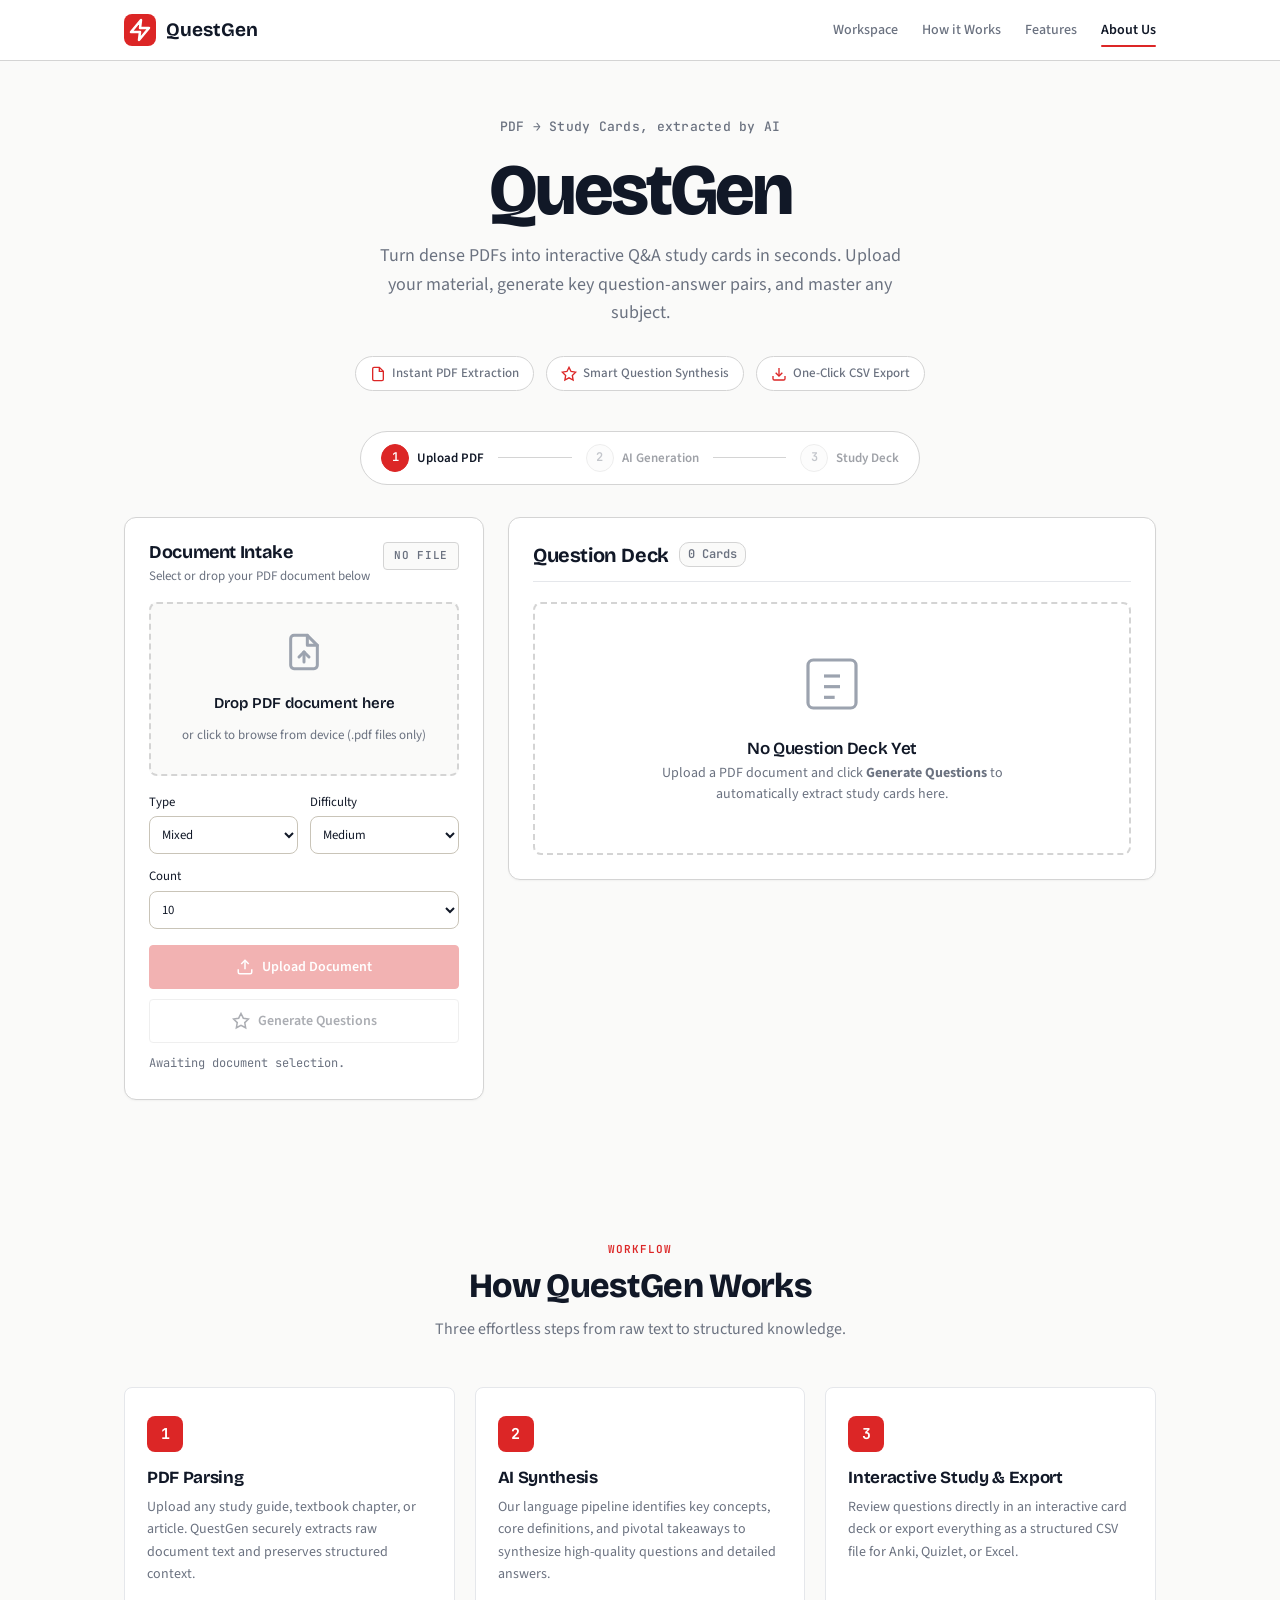
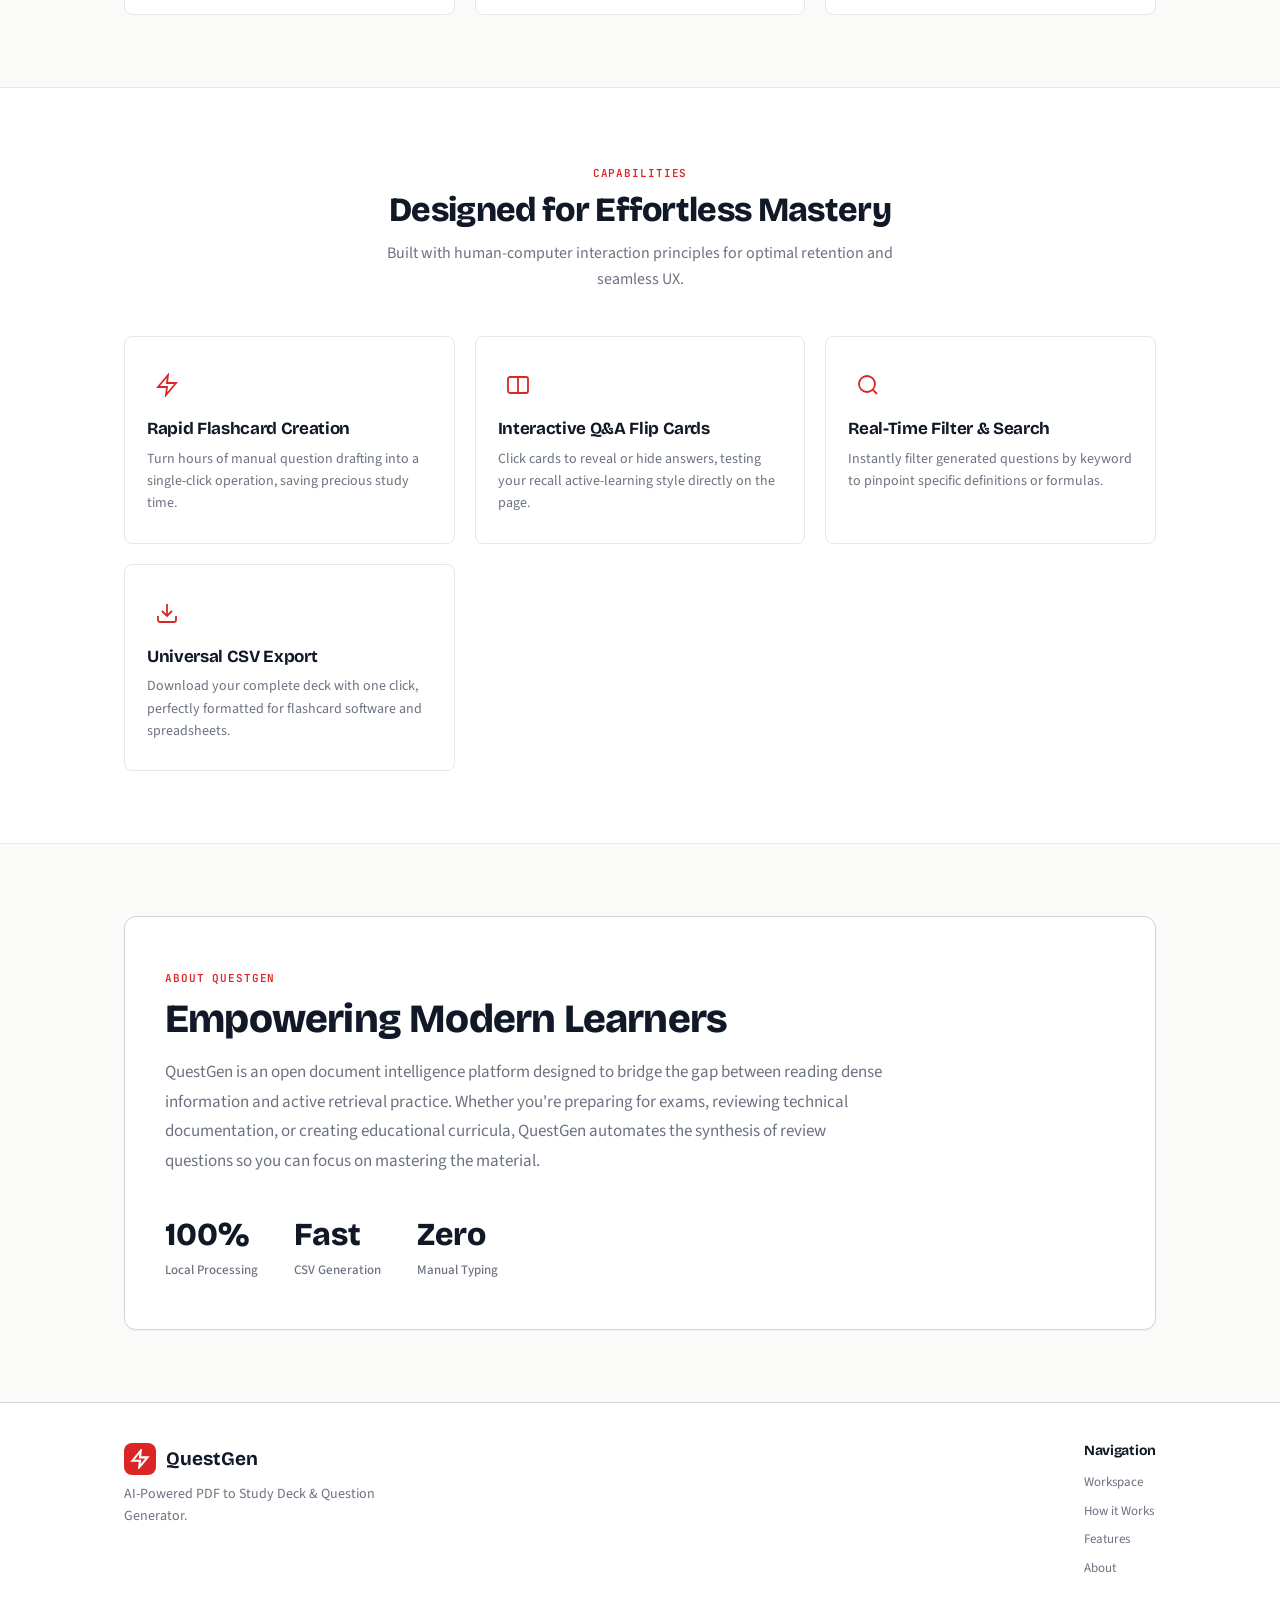
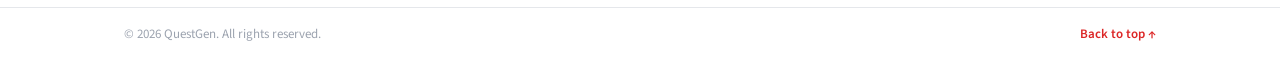
==== commit 476f989a: "new changes made" ====
--- a/templates/index.html
+++ b/templates/index.html
@@ -137,7 +137,30 @@
                   <svg width="16" height="16" viewBox="0 0 24 24" fill="none" stroke="currentColor" stroke-width="2"><line x1="18" y1="6" x2="6" y2="18"></line><line x1="6" y1="6" x2="18" y2="18"></line></svg>
                 </button>
               </div>
-
+<div class="options-row">
+  <label>Type
+    <select id="qTypeSelect">
+      <option value="mixed">Mixed</option>
+      <option value="mcq">MCQ</option>
+      <option value="short">Short answer</option>
+      <option value="tf">True / False</option>
+    </select>
+  </label>
+  <label>Difficulty
+    <select id="difficultySelect">
+      <option value="easy">Easy</option>
+      <option value="medium" selected>Medium</option>
+      <option value="hard">Hard</option>
+    </select>
+  </label>
+  <label>Count
+    <select id="numQuestionsSelect">
+      <option value="5">5</option>
+      <option value="10" selected>10</option>
+      <option value="15">15</option>
+    </select>
+  </label>
+</div>
               <div class="action-buttons">
                 <button class="btn btn-primary" id="uploadBtn" disabled>
                   <svg width="18" height="18" viewBox="0 0 24 24" fill="none" stroke="currentColor" stroke-width="2"><path d="M21 15v4a2 2 0 0 1-2 2H5a2 2 0 0 1-2-2v-4"></path><polyline points="17 8 12 3 7 8"></polyline><line x1="12" y1="3" x2="12" y2="15"></line></svg>
@@ -147,6 +170,9 @@
                   <svg width="18" height="18" viewBox="0 0 24 24" fill="none" stroke="currentColor" stroke-width="2"><polygon points="12 2 15.09 8.26 22 9.27 17 14.14 18.18 21.02 12 17.77 5.82 21.02 7 14.14 2 9.27 8.91 8.26 12 2"></polygon></svg>
                   <span>Generate Questions</span>
                 </button>
+                <button class="btn btn-secondary" id="resetBtn" hidden>
+  <span>Upload New PDF</span>
+</button>
               </div>
 
               <div class="status-container">
@@ -174,6 +200,9 @@
                     <svg width="15" height="15" viewBox="0 0 24 24" fill="none" stroke="currentColor" stroke-width="2"><rect x="2" y="4" width="20" height="16" rx="2"></rect><path d="M12 4v16"></path></svg>
                     <span>Study Mode</span>
                   </button>
+                  <button class="btn-deck-action" id="quizBtn" hidden title="Test yourself">
+  <span>Quiz Mode</span>
+</button>
                   <button class="btn-deck-action" id="printBtn" hidden title="Print Q&A Study Sheet">
                     <svg width="15" height="15" viewBox="0 0 24 24" fill="none" stroke="currentColor" stroke-width="2"><polyline points="6 9 6 2 18 2 18 9"></polyline><path d="M6 18H4a2 2 0 0 1-2-2v-5a2 2 0 0 1 2-2h16a2 2 0 0 1 2 2v5a2 2 0 0 1-2 2h-2"></path><rect x="6" y="14" width="12" height="8"></rect></svg>
                     <span>Print Sheet</span>
@@ -218,6 +247,19 @@
               </div>
             </section>
           </div>
+          <section class="panel ask-panel" id="askPanel" hidden>
+  <div class="panel-header">
+    <div class="panel-title-group">
+      <h3>Ask Your PDF</h3>
+      <p class="panel-subtitle">Ask anything about the document. Answers come from the text, with page citations.</p>
+    </div>
+  </div>
+  <div class="ask-log" id="askLog"></div>
+  <form class="ask-form" id="askForm">
+    <input type="text" id="askInput" placeholder="e.g. What is the difference between B2B and B2C?" autocomplete="off" />
+    <button class="btn btn-primary" id="askBtn" type="submit">Ask</button>
+  </form>
+</section>
         </div>
       </main>
 
@@ -408,6 +450,16 @@
           </div>
         </div>
       </div>
+      <div class="study-modal" id="quizModal" hidden aria-hidden="true">
+  <div class="study-modal-backdrop" id="quizBackdrop"></div>
+  <div class="study-modal-container">
+    <div class="study-modal-header">
+      <span class="study-badge" id="quizProgress">Quiz</span>
+      <button class="btn-icon study-close-btn" id="closeQuizBtn" title="Close">✕</button>
+    </div>
+    <div class="quiz-body" id="quizBody"></div>
+  </div>
+</div>
     </div>
 
     <script src="/static/js/script.js"></script>
--- a/static/css/style.css
+++ b/static/css/style.css
@@ -1407,3 +1407,40 @@
   .flashcard-3d-scene { height: 280px; }
   .flashcard-content { font-size: 16px; max-height: 170px; }
 }
+/* ===== QuestGen phase-2 additions ===== */
+.options-row{display:flex;gap:12px;flex-wrap:wrap;margin:16px 0}
+.options-row label{display:flex;flex-direction:column;font-size:.8rem;gap:4px;flex:1;min-width:110px}
+.options-row select{padding:8px;border-radius:8px;border:1px solid #c9c4b8;background:transparent;font:inherit;color:inherit}
+
+.source-chip{display:inline-block;margin-top:8px;padding:2px 10px;border-radius:999px;font-size:.75rem;border:1px solid currentColor;opacity:.75}
+.ground-chip{display:inline-block;margin:8px 0 0 8px;padding:2px 10px;border-radius:999px;font-size:.75rem;font-weight:600}
+.ground-high{background:#d8f0dc;color:#1b5e20}
+.ground-mid{background:#fff3cd;color:#7a5b00}
+.ground-low{background:#fde0e0;color:#8a1c1c}
+
+.q-option{display:block;margin:4px 0 0 12px;font-weight:400}
+
+.quiz-body{padding:8px 4px;text-align:center}
+.quiz-question{font-size:1.15rem;font-weight:600;margin:16px 0}
+.quiz-answer{text-align:left;margin:16px 0}
+.quiz-actions{display:flex;gap:12px;justify-content:center;margin-top:16px;flex-wrap:wrap}
+.quiz-score{font-size:3rem;font-weight:700}
+
+.ask-panel{margin-top:24px}
+.ask-log{display:flex;flex-direction:column;gap:10px;max-height:380px;overflow-y:auto;margin:12px 0}
+.ask-msg{padding:10px 14px;border-radius:12px;max-width:85%;line-height:1.5}
+.ask-user{align-self:flex-end;background:rgba(0,0,0,.08)}
+.ask-bot{align-self:flex-start;border:1px solid #c9c4b8}
+.ask-form{display:flex;gap:10px}
+.ask-form input{flex:1;padding:10px 12px;border-radius:8px;border:1px solid #c9c4b8;background:transparent;font:inherit;color:inherit}
+
+[hidden]{display:none !important}
+.quiz-options{display:flex;flex-direction:column;gap:10px;margin:16px 0;text-align:left}
+.quiz-option{padding:12px 14px;border-radius:10px;border:1px solid #c9c4b8;background:transparent;color:inherit;font:inherit;text-align:left;cursor:pointer}
+.quiz-option:hover:not(:disabled){background:rgba(0,0,0,.06)}
+.quiz-option:disabled{cursor:default}
+.quiz-option.is-correct{background:#d8f0dc;border-color:#2e7d32;color:#1b5e20}
+.quiz-option.is-wrong{background:#fde0e0;border-color:#c62828;color:#8a1c1c}
+.quiz-feedback{font-weight:700;margin:8px 0}
+.fb-right{color:#2e7d32}
+.fb-wrong{color:#c62828}
